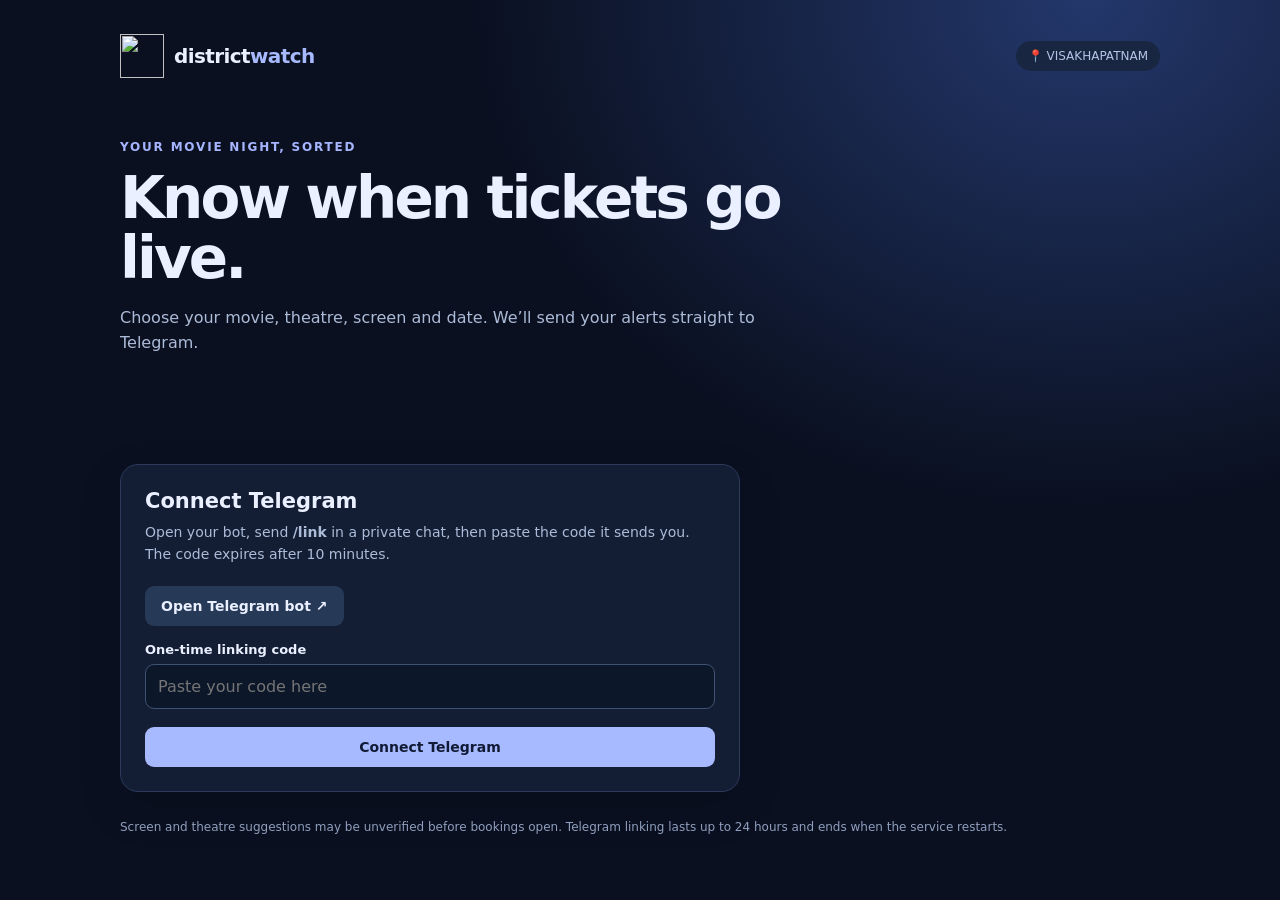
==== src/main/resources/static/index.html @ 76a9e0d1 "Add ticket monitor logo and favicon" ====
<!doctype html>
<html lang="en">
<head>
  <meta charset="utf-8">
  <meta name="viewport" content="width=device-width, initial-scale=1">
  <title>District Ticket Monitor</title>
  <link rel="icon" href="/logo.svg" type="image/svg+xml">
  <style>
    :root { font-family: Inter, system-ui, sans-serif; color: #eaf0ff; background: #0a1020; }
    * { box-sizing: border-box; } body { margin: 0; background: radial-gradient(ellipse at 85% 0, #23376b 0, transparent 40%), #0a1020; min-height: 100vh; }
    main { max-width: 1080px; margin: auto; padding: 34px 20px 64px; } header { display:flex; justify-content:space-between; align-items:center; gap:20px; }
    .brand { display:flex; align-items:center; gap:10px; min-width:0; font-weight:800; letter-spacing:-.03em; font-size:20px; } .brand img { width:44px; height:44px; flex:none; } .brand span { color:#a8baff; } .location { font-size:12px; color:#b5c4e5; padding:8px 12px; background:#192642; border-radius:99px; }
    .hero { padding: 62px 0 36px; max-width: 680px; } .eyebrow { color:#a5b5ff; text-transform:uppercase; letter-spacing:.15em; font-weight:700; font-size:12px; }
    h1 { font-size:clamp(34px,6vw,58px); letter-spacing:-.05em; line-height:1.04; margin:14px 0; } h2 { margin:0 0 8px; font-size:21px; } p { color:#acbbd7; line-height:1.6; }
    .grid { display:grid; grid-template-columns:1fr 1fr; gap:20px; align-items:start; } .card { background:rgba(20,31,55,.94); border:1px solid #2d3a59; border-radius:18px; padding:24px; box-shadow:0 16px 45px #0002; }
    .card p { margin: 0 0 20px; font-size:14px; } label { display:block; font-size:13px; font-weight:700; margin:16px 0 7px; } input, select { width:100%; padding:12px; border:1px solid #415172; border-radius:9px; color:#eef3ff; background:#0d172a; font:inherit; }
    button, .button { display:inline-block; border:0; border-radius:9px; padding:12px 16px; background:#a8baff; color:#111b35; font:inherit; font-size:14px; font-weight:750; cursor:pointer; text-decoration:none; }
    button:disabled { opacity:.5; cursor:wait; } .secondary { background:#263957; color:#eaf0ff; } .danger { color:#ffb1b1; background:#412736; } .row { display:flex; gap:8px; flex-wrap:wrap; margin-top:18px; } .row button { flex:1; }
    .note { color:#f4d78d; font-size:12px; margin-top:7px; } .status { min-height:24px; color:#c2d0ff; font-size:14px; margin:16px 0; } .status.error { color:#ffb3b3; }
    .watch { border-top:1px solid #34425e; padding:16px 0; } .watch strong { display:block; font-size:16px; } .watch p { margin:5px 0 0; } .tag { color:#91e9be; font-size:12px; font-weight:700; } .tag.paused { color:#f4d78d; } .watch .row { margin-top:10px; } .watch button { padding:8px 10px; font-size:12px; }
    .hidden { display:none !important; } a { color:#bac8ff; } footer { font-size:12px; color:#8f9fbd; margin-top:28px; } @media(max-width:720px) { .grid { grid-template-columns:1fr; } .hero { padding-top:40px; } } @media(max-width:360px) { .brand { font-size:17px; gap:7px; } .brand img { width:38px; height:38px; } .location { font-size:10px; padding:7px 9px; } }
  </style>
</head>
<body><main>
  <header><div class="brand"><img src="/logo.svg" alt="" width="44" height="44"><div>district<span>watch</span></div></div><div class="location">📍 VISAKHAPATNAM</div></header>
  <div class="hero"><div class="eyebrow">Your movie night, sorted</div><h1>Know when tickets go live.</h1><p>Choose your movie, theatre, screen and date. We’ll send your alerts straight to Telegram.</p></div>
  <div id="message" class="status" role="status" aria-live="polite"></div>
  <section id="linkCard" class="card" style="max-width:620px">
    <h2>Connect Telegram</h2><p>Open your bot, send <strong>/link</strong> in a private chat, then paste the code it sends you. The code expires after 10 minutes.</p>
    <a class="button secondary" href="https://t.me/district_monitot_bot" target="_blank" rel="noopener noreferrer">Open Telegram bot ↗</a>
    <form id="linkForm"><label for="code">One-time linking code</label><input id="code" required autocomplete="off" spellcheck="false" placeholder="Paste your code here"><div class="row"><button type="submit">Connect Telegram</button></div></form>
  </section>
  <div id="app" class="grid hidden">
    <section class="card"><h2>Create an alert</h2><p>We’ll watch your selection and notify your linked Telegram chat.</p>
      <form id="watchForm">
        <label for="movie">Movie</label><select id="movie" required><option value="">Loading movies…</option></select>
        <label for="customMovie" class="hidden" id="customMovieLabel">Movie name</label><input id="customMovie" class="hidden" maxlength="120">
        <label for="customMovieUrl" class="hidden" id="customMovieUrlLabel">District movie page URL</label><input id="customMovieUrl" class="hidden" type="url" placeholder="https://www.district.in/movies/...">
        <div id="movieNote" class="note hidden">After entering the link, leave the field to load theatres.</div>
        <label for="theatre">Theatre</label><select id="theatre" required disabled><option value="">Select a movie first</option></select><div id="theatreNote" class="note"></div>
        <label for="customTheatre" class="hidden" id="customTheatreLabel">Enter theatre name</label><input id="customTheatre" class="hidden" maxlength="255">
        <label for="screen">Screen</label><select id="screen" required disabled><option value="">Select a theatre first</option></select><div id="screenNote" class="note"></div>
        <label for="customScreen" class="hidden" id="customScreenLabel">Enter screen name</label><input id="customScreen" class="hidden" maxlength="100">
        <label for="date">Show date</label><input id="date" type="date" required>
        <label for="repeat">Notifications</label><select id="repeat"><option value="true">Repeat reminders until stopped</option><option value="false">Notify me once</option></select>
        <div class="row"><button id="create" type="submit">Create Telegram alert</button></div>
      </form>
    </section>
    <section class="card"><h2>Your alerts</h2><p>These are shared with your Telegram bot.</p><div class="row"><button class="secondary" id="refresh" type="button">Refresh</button><button class="secondary" id="check" type="button">Check now</button></div><div id="watches"><p>Loading alerts…</p></div><h2>Alert history</h2><p>Most recent 50 alerts. “Accepted” means the provider accepted the request, not necessarily that it reached your device.</p><div id="history"><p>No history loaded.</p></div><div class="row"><button class="secondary" id="logout" type="button">Disconnect this browser</button></div></section>
  </div>
  <footer>Screen and theatre suggestions may be unverified before bookings open. Telegram linking lasts up to 24 hours and ends when the service restarts.</footer>
</main>
<script>
  const $ = id => document.getElementById(id);
  const CUSTOM = '__custom__';
  let auth = sessionStorage.getItem('districtWebToken') || '', movies = [], selectionVersion = 0;
  const say = (message, error=false) => { $('message').textContent = message; $('message').classList.toggle('error', error); };
  async function api(path, options={}) {
    const headers = {'Accept':'application/json', ...(auth ? {'Authorization':'Bearer '+auth} : {}), ...(options.body ? {'Content-Type':'application/json'} : {})};
    const response = await fetch('/api/web'+path, {...options, headers, cache:'no-store'});
    if (!response.ok) {
      if (response.status === 401 && path !== '/link') { auth=''; sessionStorage.removeItem('districtWebToken'); showLink(); }
      const details = await response.json().catch(() => ({}));
      throw new Error(details.message || (response.status === 401 ? 'Invalid or expired code. Please connect again.' : response.status === 409 ? 'This alert already exists.' : 'Request failed ('+response.status+'). Please try again.'));
    }
    return response.status === 204 ? null : response.json();
  }
  function showLink() { $('linkCard').classList.remove('hidden'); $('app').classList.add('hidden'); }
  function option(value, label) { const o=document.createElement('option'); o.value=value; o.textContent=label; return o; }
  function resetSelect(id, label) { const s=$(id); s.replaceChildren(option('',label)); s.disabled=true; }
  function fillSelect(id, items, placeholder) { const s=$(id); s.replaceChildren(option('',placeholder)); items.forEach(item=>s.append(option(item,item))); s.append(option(CUSTOM,'Enter a custom name…')); s.disabled=false; }
  function custom(id, enabled) { $(id).classList.toggle('hidden',!enabled); $(id+'Label').classList.toggle('hidden',!enabled); $(id).required=enabled; if (!enabled) $(id).value=''; }
  function selectedMovie() { return $('movie').value===CUSTOM ? {name:$('customMovie').value.trim(),url:$('customMovieUrl').value.trim()} : movies[Number($('movie').value)]; }
  async function init() { $('linkCard').classList.add('hidden'); $('app').classList.remove('hidden'); $('date').min=new Intl.DateTimeFormat('en-CA',{timeZone:'Asia/Kolkata',year:'numeric',month:'2-digit',day:'2-digit'}).format(new Date()); await Promise.all([loadMovies(),loadWatches(),loadHistory()]); }
  async function loadMovies() {
    try { const data=await api('/movies'); movies=[]; const select=$('movie'); select.replaceChildren(option('','Choose a movie'));
      for (const [key,label] of [['showing','Now showing / booking open'],['upcoming','Upcoming · nationwide']]) { const group=document.createElement('optgroup'); group.label=label;
        for (const movie of data[key]) { const index=movies.push(movie)-1; group.append(option(String(index), movie.name+(movie.releaseDate ? ' · '+movie.releaseDate : ''))); } select.append(group); }
      select.append(option(CUSTOM,'Enter another movie…'));
      if (!movies.length) say('Movies are temporarily unavailable. You can enter a District movie link.',true);
    } catch(e) { say(e.message,true); }
  }
  async function loadTheatres() { const version=++selectionVersion; resetSelect('theatre','Loading theatres…'); resetSelect('screen','Select a theatre first'); custom('customTheatre',false); custom('customScreen',false); $('theatreNote').textContent=''; $('screenNote').textContent='';
    const movie=selectedMovie(); if ($('movie').value==='' || !movie || !movie.url) { resetSelect('theatre','Select a movie first'); return; }
    try { const data=await api('/theatres?'+new URLSearchParams({movieUrl:movie.url})); if(version!==selectionVersion)return; fillSelect('theatre',data.items,'Choose a theatre'); $('theatreNote').textContent=data.suggested?'District’s theatre list is unavailable; these are partial suggestions. You can also enter a theatre name.':(data.source==='cached'?'Showing the last loaded Vizag theatre list. ':'Showing District’s Vizag theatre list. ')+'A listing does not mean bookings have opened for this movie.'; } catch(e) { if(version===selectionVersion) say(e.message,true); }
  }
  async function loadScreens() { const version=++selectionVersion; resetSelect('screen','Loading screens…'); custom('customScreen',false); $('screenNote').textContent=''; const selected=$('theatre').value; custom('customTheatre',selected===CUSTOM); const theatre=selected===CUSTOM ? $('customTheatre').value.trim() : selected; const movie=selectedMovie();
    if (!theatre || !movie) { resetSelect('screen','Select a theatre first'); return; }
    try { const data=await api('/screens?'+new URLSearchParams({movieUrl:movie.url,theatre})); if(version!==selectionVersion)return; fillSelect('screen',data.items,'Choose a screen'); $('screenNote').textContent=data.suggested?'Suggested screens are unverified for this theatre.':''; } catch(e) { if(version===selectionVersion) say(e.message,true); }
  }
  async function loadWatches() { try { const watches=await api('/watches'); const root=$('watches'); root.replaceChildren(); if(!watches.length){const p=document.createElement('p');p.textContent='No alerts yet. Create your first one here.';root.append(p);return;}
    for (const w of watches) { const el=document.createElement('div'); el.className='watch'; const title=document.createElement('strong'); title.textContent=w.movie+' #'+w.id; const state=document.createElement('span'); state.className='tag'+(w.paused?' paused':''); state.textContent=w.paused?'PAUSED':w.snoozedUntil && new Date(w.snoozedUntil)>new Date()?'SNOOZED':'ACTIVE'; const detail=document.createElement('p'); detail.textContent=[w.theatre || 'Any theatre',w.screen,w.date].join(' · '); const actions=document.createElement('div'); actions.className='row';
      const check=document.createElement('p'); check.textContent=(w.lastCheckedAt?'Last checked: '+new Date(w.lastCheckedAt).toLocaleString():'Not checked yet')+(w.lastCheckMessage?' · '+w.lastCheckMessage:'')+' · '+(w.repeatAlerts?'Repeating':'Notify once');
      for(const [label,action,cls] of [[w.paused?'Resume':'Pause',w.paused?'resume':'pause','secondary'],['Snooze 15m','snooze','secondary'],[w.repeatAlerts?'Switch to once':'Enable repeats','preference','secondary'],['Delete','delete','danger']]) { const b=document.createElement('button'); b.type='button'; b.className=cls; b.textContent=label; b.onclick=async()=>{ if(action==='delete' && !confirm('Delete this alert?'))return; b.disabled=true; try { const options={method:action==='delete'?'DELETE':'POST'}; if(action==='preference')options.body=JSON.stringify({repeatAlerts:!w.repeatAlerts}); await api('/watches/'+w.id+(action==='delete'?'':'/'+action),options); await loadWatches(); say('Alert updated.'); } catch(e){say(e.message,true);} finally{b.disabled=false;} }; actions.append(b); } el.append(title,state,detail,check,actions); root.append(el); }
    } catch(e) { say(e.message,true); } }
  $('linkForm').onsubmit=async e=>{e.preventDefault(); try { const result=await api('/link',{method:'POST',body:JSON.stringify({code:$('code').value.trim()})}); auth=result.token; sessionStorage.setItem('districtWebToken',auth); $('code').value=''; say('Telegram connected.'); await init(); } catch(err){say(err.message,true);} };
  $('movie').onchange=()=>{const enabled=$('movie').value===CUSTOM;custom('customMovie',enabled);custom('customMovieUrl',enabled);$('movieNote').classList.toggle('hidden',!enabled);loadTheatres();}; $('customMovieUrl').onchange=loadTheatres; $('theatre').onchange=loadScreens; $('customTheatre').onchange=loadScreens; $('screen').onchange=()=>custom('customScreen',$('screen').value===CUSTOM);
  async function loadHistory() { try { const items=await api('/history'); const root=$('history'); root.replaceChildren(); if(!items.length){const p=document.createElement('p');p.textContent='No alerts detected yet.';root.append(p);return;} for(const item of items){const el=document.createElement('div');el.className='watch';const title=document.createElement('strong');title.textContent=(item.movie || 'Watch #'+item.watchId)+' · '+new Date(item.createdAt).toLocaleString(); const info=document.createElement('p'); info.textContent=[item.theatre,item.screen,'Showtimes: '+item.showtimes].filter(Boolean).join(' · '); const status=document.createElement('p'); status.textContent=item.deliveries.map(d=>d.channel+': '+d.status+' ('+d.attempts+' attempts)'+(d.detail?' · '+d.detail:'')).join(' | ');el.append(title,info,status);root.append(el);} }catch(e){say(e.message,true);} }
  $('watchForm').onsubmit=async e=>{e.preventDefault(); const movie=selectedMovie(); if(!movie)return; const payload={movieName:movie.name,movieUrl:movie.url,theatreName:$('theatre').value===CUSTOM?$('customTheatre').value.trim():$('theatre').value,screen:$('screen').value===CUSTOM?$('customScreen').value.trim():$('screen').value,date:$('date').value,repeatAlerts:$('repeat').value==='true'}; $('create').disabled=true; try { await api('/watches',{method:'POST',body:JSON.stringify(payload)}); say('Alert created. Your Telegram bot will notify you when matching tickets are available.'); await loadWatches(); } catch(err){say(err.message,true);} finally{$('create').disabled=false;} };
  $('refresh').onclick=()=>Promise.all([loadWatches(),loadHistory()]); $('check').onclick=async()=>{ $('check').disabled=true; try{ const r=await api('/check',{method:'POST'}); say(r.status==='BUSY'?'A ticket check is already running. Try again shortly.':'Check finished. Provider requests accepted: '+r.notificationsSent); await Promise.all([loadWatches(),loadHistory()]); }catch(e){say(e.message,true);}finally{$('check').disabled=false;} };
  $('logout').onclick=async()=>{ try{await api('/logout',{method:'POST'});}catch(e){} auth='';sessionStorage.removeItem('districtWebToken');showLink();say('Disconnected this browser.'); };
  if(auth)init(); else showLink();
</script></body></html>
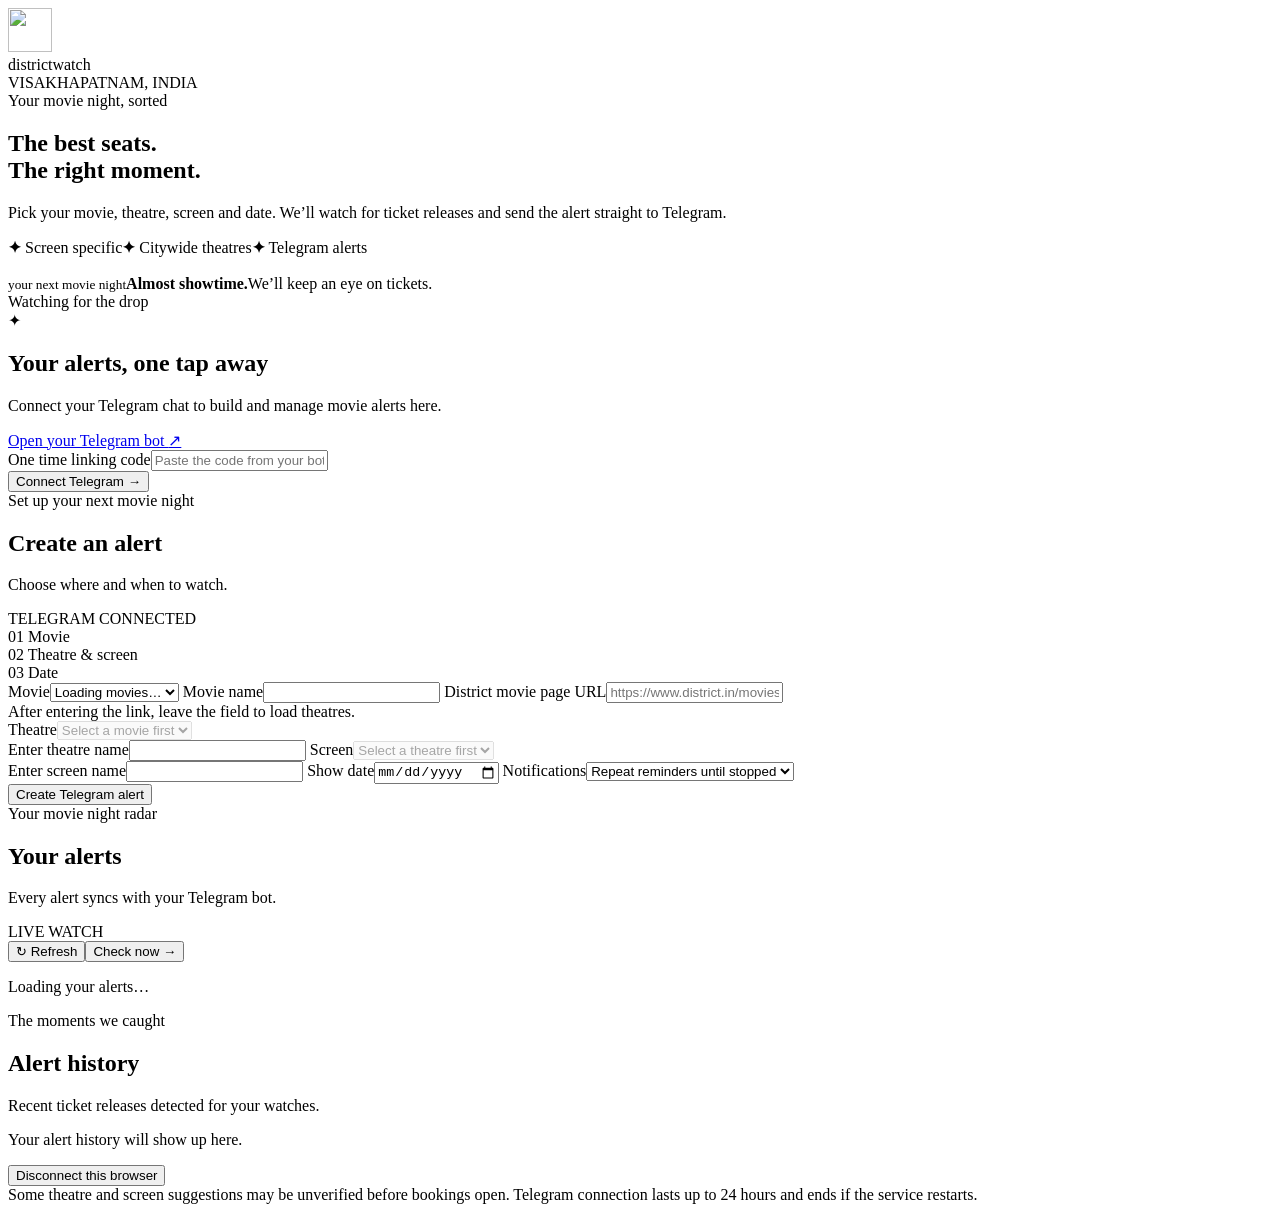
==== commit 73661a1d: "Redesign ticket monitor web interface" ====
--- a/src/main/resources/static/index.html
+++ b/src/main/resources/static/index.html
@@ -5,33 +5,25 @@
   <meta name="viewport" content="width=device-width, initial-scale=1">
   <title>District Ticket Monitor</title>
   <link rel="icon" href="/logo.svg" type="image/svg+xml">
-  <style>
-    :root { font-family: Inter, system-ui, sans-serif; color: #eaf0ff; background: #0a1020; }
-    * { box-sizing: border-box; } body { margin: 0; background: radial-gradient(ellipse at 85% 0, #23376b 0, transparent 40%), #0a1020; min-height: 100vh; }
-    main { max-width: 1080px; margin: auto; padding: 34px 20px 64px; } header { display:flex; justify-content:space-between; align-items:center; gap:20px; }
-    .brand { display:flex; align-items:center; gap:10px; min-width:0; font-weight:800; letter-spacing:-.03em; font-size:20px; } .brand img { width:44px; height:44px; flex:none; } .brand span { color:#a8baff; } .location { font-size:12px; color:#b5c4e5; padding:8px 12px; background:#192642; border-radius:99px; }
-    .hero { padding: 62px 0 36px; max-width: 680px; } .eyebrow { color:#a5b5ff; text-transform:uppercase; letter-spacing:.15em; font-weight:700; font-size:12px; }
-    h1 { font-size:clamp(34px,6vw,58px); letter-spacing:-.05em; line-height:1.04; margin:14px 0; } h2 { margin:0 0 8px; font-size:21px; } p { color:#acbbd7; line-height:1.6; }
-    .grid { display:grid; grid-template-columns:1fr 1fr; gap:20px; align-items:start; } .card { background:rgba(20,31,55,.94); border:1px solid #2d3a59; border-radius:18px; padding:24px; box-shadow:0 16px 45px #0002; }
-    .card p { margin: 0 0 20px; font-size:14px; } label { display:block; font-size:13px; font-weight:700; margin:16px 0 7px; } input, select { width:100%; padding:12px; border:1px solid #415172; border-radius:9px; color:#eef3ff; background:#0d172a; font:inherit; }
-    button, .button { display:inline-block; border:0; border-radius:9px; padding:12px 16px; background:#a8baff; color:#111b35; font:inherit; font-size:14px; font-weight:750; cursor:pointer; text-decoration:none; }
-    button:disabled { opacity:.5; cursor:wait; } .secondary { background:#263957; color:#eaf0ff; } .danger { color:#ffb1b1; background:#412736; } .row { display:flex; gap:8px; flex-wrap:wrap; margin-top:18px; } .row button { flex:1; }
-    .note { color:#f4d78d; font-size:12px; margin-top:7px; } .status { min-height:24px; color:#c2d0ff; font-size:14px; margin:16px 0; } .status.error { color:#ffb3b3; }
-    .watch { border-top:1px solid #34425e; padding:16px 0; } .watch strong { display:block; font-size:16px; } .watch p { margin:5px 0 0; } .tag { color:#91e9be; font-size:12px; font-weight:700; } .tag.paused { color:#f4d78d; } .watch .row { margin-top:10px; } .watch button { padding:8px 10px; font-size:12px; }
-    .hidden { display:none !important; } a { color:#bac8ff; } footer { font-size:12px; color:#8f9fbd; margin-top:28px; } @media(max-width:720px) { .grid { grid-template-columns:1fr; } .hero { padding-top:40px; } } @media(max-width:360px) { .brand { font-size:17px; gap:7px; } .brand img { width:38px; height:38px; } .location { font-size:10px; padding:7px 9px; } }
-  </style>
+  <link rel="stylesheet" href="/app.css">
 </head>
 <body><main>
-  <header><div class="brand"><img src="/logo.svg" alt="" width="44" height="44"><div>district<span>watch</span></div></div><div class="location">📍 VISAKHAPATNAM</div></header>
-  <div class="hero"><div class="eyebrow">Your movie night, sorted</div><h1>Know when tickets go live.</h1><p>Choose your movie, theatre, screen and date. We’ll send your alerts straight to Telegram.</p></div>
+  <header><div class="brand"><img src="/logo.svg" alt="" width="44" height="44"><div>district<span>watch</span></div></div><div class="location">VISAKHAPATNAM, INDIA</div></header>
+  <section class="hero" aria-labelledby="hero-title">
+    <div class="hero-copy"><div class="eyebrow">Your movie night, sorted</div><h1 id="hero-title">The best seats.<br><span class="shine">The right moment.</span></h1><p>Pick your movie, theatre, screen and date. We’ll watch for ticket releases and send the alert straight to Telegram.</p>
+      <div class="proof"><span><b>✦</b> Screen specific</span><span><b>✦</b> Citywide theatres</span><span><b>✦</b> Telegram alerts</span></div>
+    </div>
+    <div class="hero-art" aria-hidden="true"><div class="ticket-visual"><img src="/logo.svg" alt=""><div class="ticket-copy"><small>your next movie night</small><strong>Almost showtime.</strong><span>We’ll keep an eye on tickets.</span></div><div class="ticket-cut"></div></div><div class="signal"><span class="signal-dot"></span>Watching for the drop</div></div>
+  </section>
   <div id="message" class="status" role="status" aria-live="polite"></div>
-  <section id="linkCard" class="card" style="max-width:620px">
-    <h2>Connect Telegram</h2><p>Open your bot, send <strong>/link</strong> in a private chat, then paste the code it sends you. The code expires after 10 minutes.</p>
-    <a class="button secondary" href="https://t.me/district_monitot_bot" target="_blank" rel="noopener noreferrer">Open Telegram bot ↗</a>
-    <form id="linkForm"><label for="code">One-time linking code</label><input id="code" required autocomplete="off" spellcheck="false" placeholder="Paste your code here"><div class="row"><button type="submit">Connect Telegram</button></div></form>
+  <section id="linkCard" class="card">
+    <div class="card-head"><div class="card-icon" aria-hidden="true">✦</div><div><h2>Your alerts, one tap away</h2><p>Connect your Telegram chat to build and manage movie alerts here.</p></div></div>
+    <a class="button telegram-link" href="https://t.me/district_monitot_bot" target="_blank" rel="noopener noreferrer">Open your Telegram bot <span aria-hidden="true">↗</span></a>
+    <form id="linkForm"><label for="code">One time linking code</label><input id="code" required autocomplete="off" spellcheck="false" placeholder="Paste the code from your bot"><div class="row"><button type="submit">Connect Telegram <span aria-hidden="true">→</span></button></div></form>
   </section>
   <div id="app" class="grid hidden">
-    <section class="card"><h2>Create an alert</h2><p>We’ll watch your selection and notify your linked Telegram chat.</p>
+    <section class="card form-card"><div class="section-head"><div><div class="section-kicker">Set up your next movie night</div><h2>Create an alert</h2><p>Choose where and when to watch.</p></div><span class="live-pill">TELEGRAM CONNECTED</span></div>
+      <div class="flow-steps" aria-label="Alert setup progress"><div class="flow-step active" data-progress="movie"><span>01</span> Movie</div><div class="flow-step" data-progress="place"><span>02</span> Theatre &amp; screen</div><div class="flow-step" data-progress="date"><span>03</span> Date</div></div>
       <form id="watchForm">
         <label for="movie">Movie</label><select id="movie" required><option value="">Loading movies…</option></select>
         <label for="customMovie" class="hidden" id="customMovieLabel">Movie name</label><input id="customMovie" class="hidden" maxlength="120">
@@ -46,9 +38,9 @@
         <div class="row"><button id="create" type="submit">Create Telegram alert</button></div>
       </form>
     </section>
-    <section class="card"><h2>Your alerts</h2><p>These are shared with your Telegram bot.</p><div class="row"><button class="secondary" id="refresh" type="button">Refresh</button><button class="secondary" id="check" type="button">Check now</button></div><div id="watches"><p>Loading alerts…</p></div><h2>Alert history</h2><p>Most recent 50 alerts. “Accepted” means the provider accepted the request, not necessarily that it reached your device.</p><div id="history"><p>No history loaded.</p></div><div class="row"><button class="secondary" id="logout" type="button">Disconnect this browser</button></div></section>
+    <section class="card alerts-card"><div class="section-head"><div><div class="section-kicker">Your movie night radar</div><h2>Your alerts</h2><p>Every alert syncs with your Telegram bot.</p></div><span class="live-pill">LIVE WATCH</span></div><div class="row"><button class="secondary" id="refresh" type="button"><span aria-hidden="true">↻</span> Refresh</button><button class="secondary" id="check" type="button">Check now <span aria-hidden="true">→</span></button></div><div id="watches"><p class="empty-state">Loading your alerts…</p></div><div class="panel-divider"></div><div class="section-kicker">The moments we caught</div><h2 class="history-title">Alert history</h2><p>Recent ticket releases detected for your watches.</p><div id="history"><p class="empty-state">Your alert history will show up here.</p></div><div class="row"><button class="secondary" id="logout" type="button">Disconnect this browser</button></div></section>
   </div>
-  <footer>Screen and theatre suggestions may be unverified before bookings open. Telegram linking lasts up to 24 hours and ends when the service restarts.</footer>
+  <footer>Some theatre and screen suggestions may be unverified before bookings open. Telegram connection lasts up to 24 hours and ends if the service restarts.</footer>
 </main>
 <script>
   const $ = id => document.getElementById(id);
@@ -66,6 +58,7 @@
     return response.status === 204 ? null : response.json();
   }
   function showLink() { $('linkCard').classList.remove('hidden'); $('app').classList.add('hidden'); }
+  function updateProgress() { const movie=$('movie').value!==''; const screen=$('screen').value!==''; const date=$('date').value!==''; const active=date?'date':screen?'date':movie?'place':'movie'; const complete=screen?['movie','place']:movie?['movie']:[]; document.querySelectorAll('[data-progress]').forEach(step=>{const key=step.dataset.progress;step.classList.toggle('active',key===active);step.classList.toggle('complete',complete.includes(key));}); }
   function option(value, label) { const o=document.createElement('option'); o.value=value; o.textContent=label; return o; }
   function resetSelect(id, label) { const s=$(id); s.replaceChildren(option('',label)); s.disabled=true; }
   function fillSelect(id, items, placeholder) { const s=$(id); s.replaceChildren(option('',placeholder)); items.forEach(item=>s.append(option(item,item))); s.append(option(CUSTOM,'Enter a custom name…')); s.disabled=false; }
@@ -77,14 +70,14 @@
       for (const [key,label] of [['showing','Now showing / booking open'],['upcoming','Upcoming · nationwide']]) { const group=document.createElement('optgroup'); group.label=label;
         for (const movie of data[key]) { const index=movies.push(movie)-1; group.append(option(String(index), movie.name+(movie.releaseDate ? ' · '+movie.releaseDate : ''))); } select.append(group); }
       select.append(option(CUSTOM,'Enter another movie…'));
-      if (!movies.length) say('Movies are temporarily unavailable. You can enter a District movie link.',true);
+      if (!movies.length) say('Movies are temporarily unavailable. You can enter a District movie link.',true); updateProgress();
     } catch(e) { say(e.message,true); }
   }
-  async function loadTheatres() { const version=++selectionVersion; resetSelect('theatre','Loading theatres…'); resetSelect('screen','Select a theatre first'); custom('customTheatre',false); custom('customScreen',false); $('theatreNote').textContent=''; $('screenNote').textContent='';
+  async function loadTheatres() { const version=++selectionVersion; resetSelect('theatre','Loading theatres…'); resetSelect('screen','Select a theatre first'); custom('customTheatre',false); custom('customScreen',false); $('theatreNote').textContent=''; $('screenNote').textContent=''; updateProgress();
     const movie=selectedMovie(); if ($('movie').value==='' || !movie || !movie.url) { resetSelect('theatre','Select a movie first'); return; }
     try { const data=await api('/theatres?'+new URLSearchParams({movieUrl:movie.url})); if(version!==selectionVersion)return; fillSelect('theatre',data.items,'Choose a theatre'); $('theatreNote').textContent=data.suggested?'District’s theatre list is unavailable; these are partial suggestions. You can also enter a theatre name.':(data.source==='cached'?'Showing the last loaded Vizag theatre list. ':'Showing District’s Vizag theatre list. ')+'A listing does not mean bookings have opened for this movie.'; } catch(e) { if(version===selectionVersion) say(e.message,true); }
   }
-  async function loadScreens() { const version=++selectionVersion; resetSelect('screen','Loading screens…'); custom('customScreen',false); $('screenNote').textContent=''; const selected=$('theatre').value; custom('customTheatre',selected===CUSTOM); const theatre=selected===CUSTOM ? $('customTheatre').value.trim() : selected; const movie=selectedMovie();
+  async function loadScreens() { const version=++selectionVersion; resetSelect('screen','Loading screens…'); custom('customScreen',false); $('screenNote').textContent=''; const selected=$('theatre').value; custom('customTheatre',selected===CUSTOM); const theatre=selected===CUSTOM ? $('customTheatre').value.trim() : selected; const movie=selectedMovie(); updateProgress();
     if (!theatre || !movie) { resetSelect('screen','Select a theatre first'); return; }
     try { const data=await api('/screens?'+new URLSearchParams({movieUrl:movie.url,theatre})); if(version!==selectionVersion)return; fillSelect('screen',data.items,'Choose a screen'); $('screenNote').textContent=data.suggested?'Suggested screens are unverified for this theatre.':''; } catch(e) { if(version===selectionVersion) say(e.message,true); }
   }
@@ -94,7 +87,7 @@
       for(const [label,action,cls] of [[w.paused?'Resume':'Pause',w.paused?'resume':'pause','secondary'],['Snooze 15m','snooze','secondary'],[w.repeatAlerts?'Switch to once':'Enable repeats','preference','secondary'],['Delete','delete','danger']]) { const b=document.createElement('button'); b.type='button'; b.className=cls; b.textContent=label; b.onclick=async()=>{ if(action==='delete' && !confirm('Delete this alert?'))return; b.disabled=true; try { const options={method:action==='delete'?'DELETE':'POST'}; if(action==='preference')options.body=JSON.stringify({repeatAlerts:!w.repeatAlerts}); await api('/watches/'+w.id+(action==='delete'?'':'/'+action),options); await loadWatches(); say('Alert updated.'); } catch(e){say(e.message,true);} finally{b.disabled=false;} }; actions.append(b); } el.append(title,state,detail,check,actions); root.append(el); }
     } catch(e) { say(e.message,true); } }
   $('linkForm').onsubmit=async e=>{e.preventDefault(); try { const result=await api('/link',{method:'POST',body:JSON.stringify({code:$('code').value.trim()})}); auth=result.token; sessionStorage.setItem('districtWebToken',auth); $('code').value=''; say('Telegram connected.'); await init(); } catch(err){say(err.message,true);} };
-  $('movie').onchange=()=>{const enabled=$('movie').value===CUSTOM;custom('customMovie',enabled);custom('customMovieUrl',enabled);$('movieNote').classList.toggle('hidden',!enabled);loadTheatres();}; $('customMovieUrl').onchange=loadTheatres; $('theatre').onchange=loadScreens; $('customTheatre').onchange=loadScreens; $('screen').onchange=()=>custom('customScreen',$('screen').value===CUSTOM);
+  $('movie').onchange=()=>{const enabled=$('movie').value===CUSTOM;custom('customMovie',enabled);custom('customMovieUrl',enabled);$('movieNote').classList.toggle('hidden',!enabled);loadTheatres();}; $('customMovieUrl').onchange=loadTheatres; $('theatre').onchange=loadScreens; $('customTheatre').onchange=loadScreens; $('screen').onchange=()=>{custom('customScreen',$('screen').value===CUSTOM);updateProgress();}; $('date').onchange=updateProgress;
   async function loadHistory() { try { const items=await api('/history'); const root=$('history'); root.replaceChildren(); if(!items.length){const p=document.createElement('p');p.textContent='No alerts detected yet.';root.append(p);return;} for(const item of items){const el=document.createElement('div');el.className='watch';const title=document.createElement('strong');title.textContent=(item.movie || 'Watch #'+item.watchId)+' · '+new Date(item.createdAt).toLocaleString(); const info=document.createElement('p'); info.textContent=[item.theatre,item.screen,'Showtimes: '+item.showtimes].filter(Boolean).join(' · '); const status=document.createElement('p'); status.textContent=item.deliveries.map(d=>d.channel+': '+d.status+' ('+d.attempts+' attempts)'+(d.detail?' · '+d.detail:'')).join(' | ');el.append(title,info,status);root.append(el);} }catch(e){say(e.message,true);} }
   $('watchForm').onsubmit=async e=>{e.preventDefault(); const movie=selectedMovie(); if(!movie)return; const payload={movieName:movie.name,movieUrl:movie.url,theatreName:$('theatre').value===CUSTOM?$('customTheatre').value.trim():$('theatre').value,screen:$('screen').value===CUSTOM?$('customScreen').value.trim():$('screen').value,date:$('date').value,repeatAlerts:$('repeat').value==='true'}; $('create').disabled=true; try { await api('/watches',{method:'POST',body:JSON.stringify(payload)}); say('Alert created. Your Telegram bot will notify you when matching tickets are available.'); await loadWatches(); } catch(err){say(err.message,true);} finally{$('create').disabled=false;} };
   $('refresh').onclick=()=>Promise.all([loadWatches(),loadHistory()]); $('check').onclick=async()=>{ $('check').disabled=true; try{ const r=await api('/check',{method:'POST'}); say(r.status==='BUSY'?'A ticket check is already running. Try again shortly.':'Check finished. Provider requests accepted: '+r.notificationsSent); await Promise.all([loadWatches(),loadHistory()]); }catch(e){say(e.message,true);}finally{$('check').disabled=false;} };
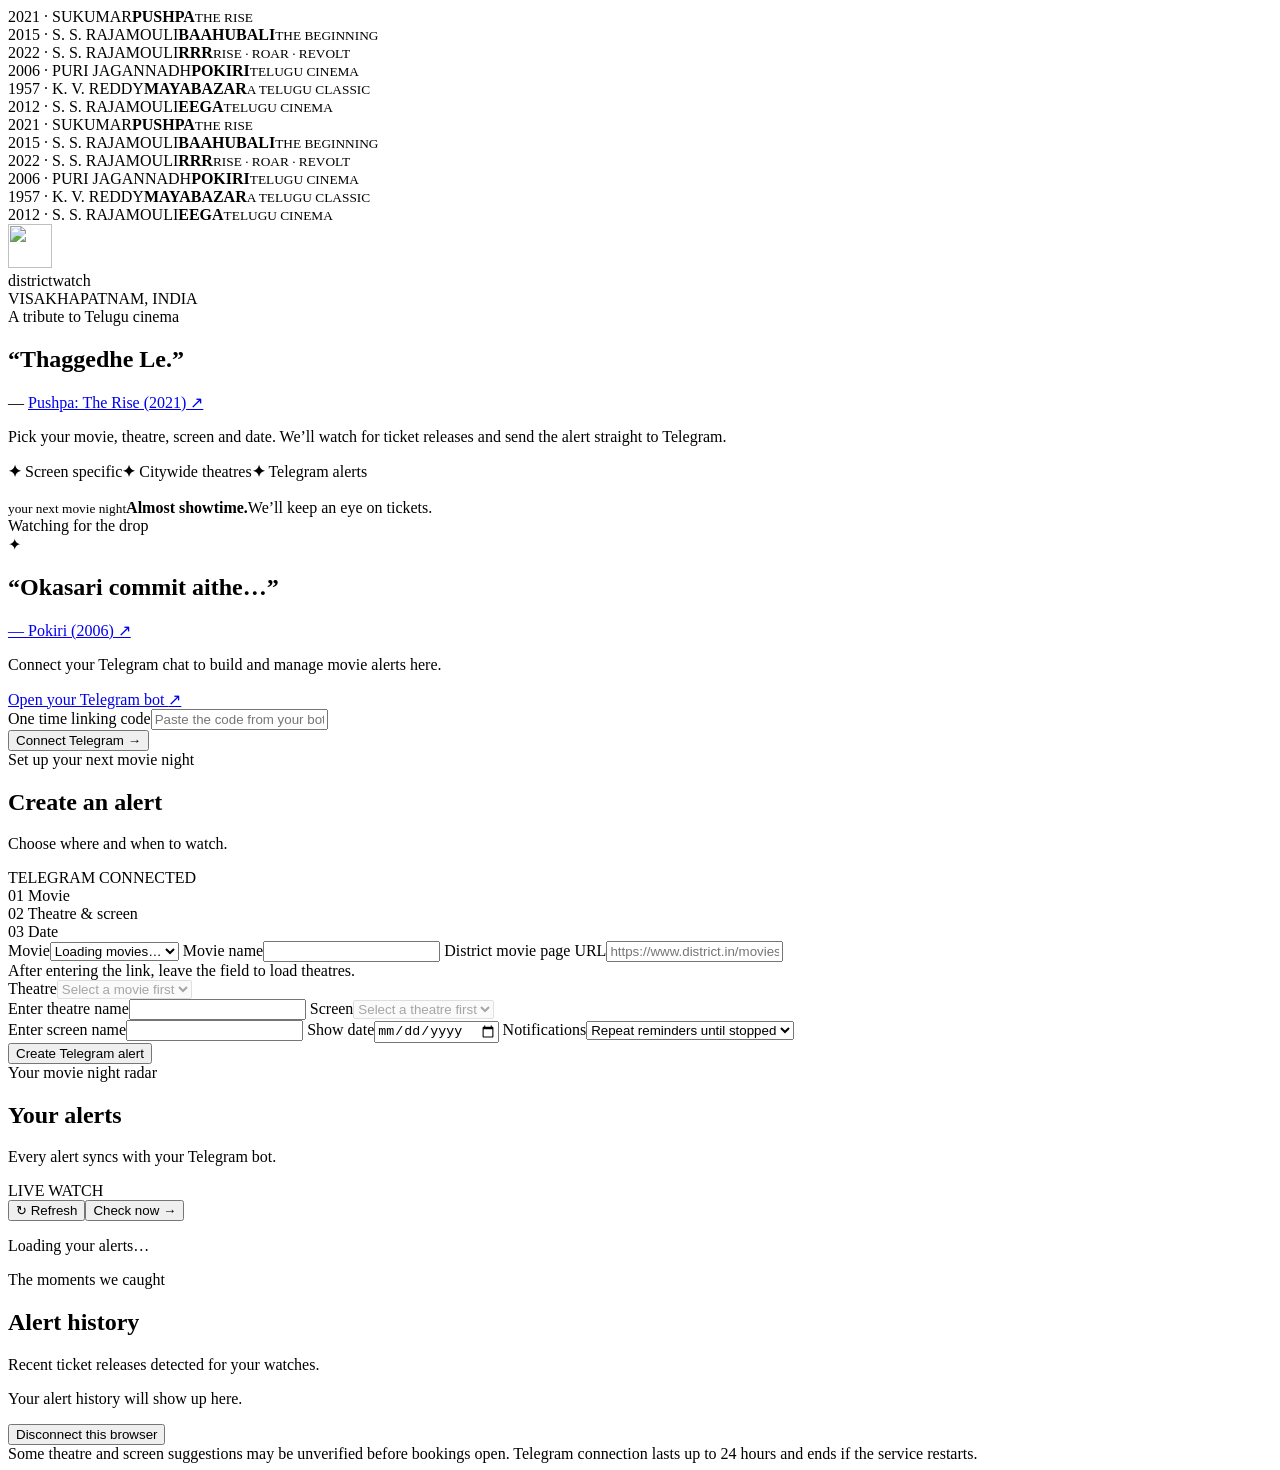
==== commit 2063f002: "Add Telugu cinema tribute theme" ====
--- a/src/main/resources/static/index.html
+++ b/src/main/resources/static/index.html
@@ -7,17 +7,17 @@
   <link rel="icon" href="/logo.svg" type="image/svg+xml">
   <link rel="stylesheet" href="/app.css">
 </head>
-<body><main>
+<body><div class="reel-backdrop" aria-hidden="true"><div class="reel-track"><div class="reel-set"><div class="reel-frame frame-forest"><span>2021 · SUKUMAR</span><b>PUSHPA</b><small>THE RISE</small></div><div class="reel-frame frame-palace"><span>2015 · S. S. RAJAMOULI</span><b>BAAHUBALI</b><small>THE BEGINNING</small></div><div class="reel-frame frame-fire"><span>2022 · S. S. RAJAMOULI</span><b>RRR</b><small>RISE · ROAR · REVOLT</small></div><div class="reel-frame frame-temple"><span>2006 · PURI JAGANNADH</span><b>POKIRI</b><small>TELUGU CINEMA</small></div><div class="reel-frame frame-palace"><span>1957 · K. V. REDDY</span><b>MAYABAZAR</b><small>A TELUGU CLASSIC</small></div><div class="reel-frame frame-forest"><span>2012 · S. S. RAJAMOULI</span><b>EEGA</b><small>TELUGU CINEMA</small></div></div><div class="reel-set"><div class="reel-frame frame-forest"><span>2021 · SUKUMAR</span><b>PUSHPA</b><small>THE RISE</small></div><div class="reel-frame frame-palace"><span>2015 · S. S. RAJAMOULI</span><b>BAAHUBALI</b><small>THE BEGINNING</small></div><div class="reel-frame frame-fire"><span>2022 · S. S. RAJAMOULI</span><b>RRR</b><small>RISE · ROAR · REVOLT</small></div><div class="reel-frame frame-temple"><span>2006 · PURI JAGANNADH</span><b>POKIRI</b><small>TELUGU CINEMA</small></div><div class="reel-frame frame-palace"><span>1957 · K. V. REDDY</span><b>MAYABAZAR</b><small>A TELUGU CLASSIC</small></div><div class="reel-frame frame-forest"><span>2012 · S. S. RAJAMOULI</span><b>EEGA</b><small>TELUGU CINEMA</small></div></div></div></div><main>
   <header><div class="brand"><img src="/logo.svg" alt="" width="44" height="44"><div>district<span>watch</span></div></div><div class="location">VISAKHAPATNAM, INDIA</div></header>
   <section class="hero" aria-labelledby="hero-title">
-    <div class="hero-copy"><div class="eyebrow">Your movie night, sorted</div><h1 id="hero-title">The best seats.<br><span class="shine">The right moment.</span></h1><p>Pick your movie, theatre, screen and date. We’ll watch for ticket releases and send the alert straight to Telegram.</p>
+    <div class="hero-copy"><div class="eyebrow">A tribute to Telugu cinema</div><h1 id="hero-title">“Thaggedhe <span class="shine">Le.”</span></h1><p class="dialogue-credit">— <a href="https://indianexpress.com/article/entertainment/telugu/allu-arjun-raises-the-heat-at-siima-after-party-as-he-grooves-to-oo-antava-video-8146282/" target="_blank" rel="noopener noreferrer">Pushpa: The Rise (2021) ↗</a></p><p>Pick your movie, theatre, screen and date. We’ll watch for ticket releases and send the alert straight to Telegram.</p>
       <div class="proof"><span><b>✦</b> Screen specific</span><span><b>✦</b> Citywide theatres</span><span><b>✦</b> Telegram alerts</span></div>
     </div>
     <div class="hero-art" aria-hidden="true"><div class="ticket-visual"><img src="/logo.svg" alt=""><div class="ticket-copy"><small>your next movie night</small><strong>Almost showtime.</strong><span>We’ll keep an eye on tickets.</span></div><div class="ticket-cut"></div></div><div class="signal"><span class="signal-dot"></span>Watching for the drop</div></div>
   </section>
   <div id="message" class="status" role="status" aria-live="polite"></div>
   <section id="linkCard" class="card">
-    <div class="card-head"><div class="card-icon" aria-hidden="true">✦</div><div><h2>Your alerts, one tap away</h2><p>Connect your Telegram chat to build and manage movie alerts here.</p></div></div>
+    <div class="card-head"><div class="card-icon" aria-hidden="true">✦</div><div><h2>“Okasari commit aithe…”</h2><p><a href="https://timesofindia.indiatimes.com/entertainment/telugu/movies/news/australian-cricketer-pat-cummins-delivers-iconic-telugu-film-dialogues-from-pushpa-and-pokiri/articleshow/109564786.cms" target="_blank" rel="noopener noreferrer">— Pokiri (2006) ↗</a></p><p>Connect your Telegram chat to build and manage movie alerts here.</p></div></div>
     <a class="button telegram-link" href="https://t.me/district_monitot_bot" target="_blank" rel="noopener noreferrer">Open your Telegram bot <span aria-hidden="true">↗</span></a>
     <form id="linkForm"><label for="code">One time linking code</label><input id="code" required autocomplete="off" spellcheck="false" placeholder="Paste the code from your bot"><div class="row"><button type="submit">Connect Telegram <span aria-hidden="true">→</span></button></div></form>
   </section>
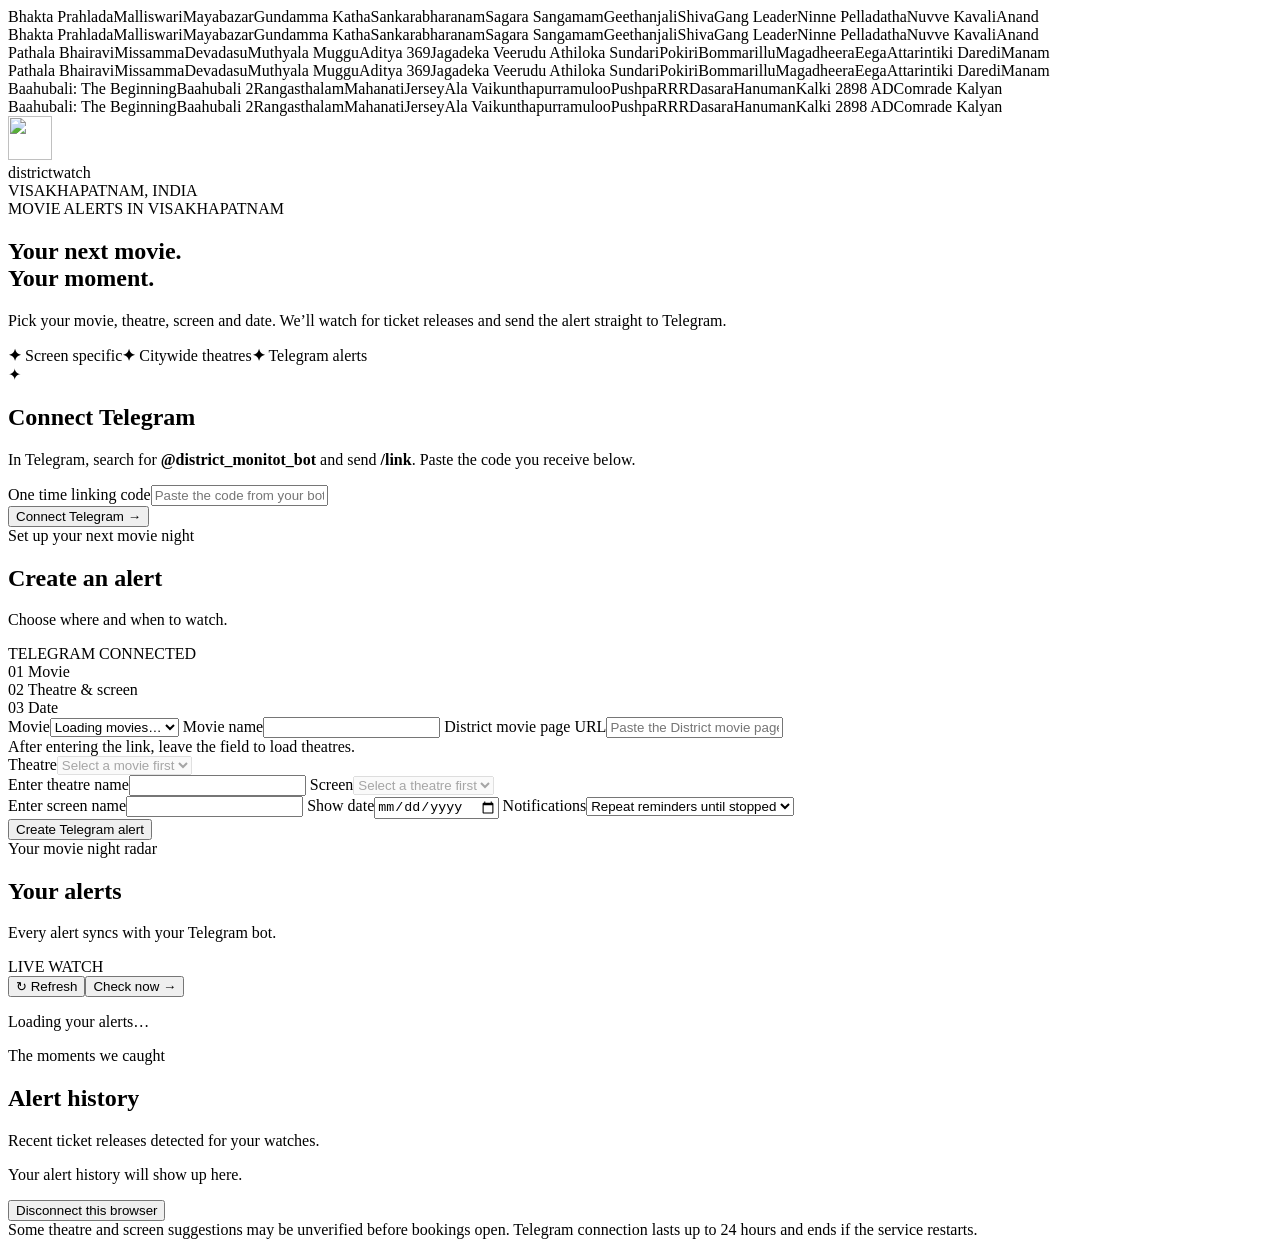
==== commit 3712012a: "Replace film artwork with text-only movie reel" ====
--- a/src/main/resources/static/index.html
+++ b/src/main/resources/static/index.html
@@ -7,18 +7,16 @@
   <link rel="icon" href="/logo.svg" type="image/svg+xml">
   <link rel="stylesheet" href="/app.css">
 </head>
-<body><div class="reel-backdrop" aria-hidden="true"><div class="reel-track"><div class="reel-set"><div class="reel-frame frame-forest"><span>2021 · SUKUMAR</span><b>PUSHPA</b><small>THE RISE</small></div><div class="reel-frame frame-palace"><span>2015 · S. S. RAJAMOULI</span><b>BAAHUBALI</b><small>THE BEGINNING</small></div><div class="reel-frame frame-fire"><span>2022 · S. S. RAJAMOULI</span><b>RRR</b><small>RISE · ROAR · REVOLT</small></div><div class="reel-frame frame-temple"><span>2006 · PURI JAGANNADH</span><b>POKIRI</b><small>TELUGU CINEMA</small></div><div class="reel-frame frame-palace"><span>1957 · K. V. REDDY</span><b>MAYABAZAR</b><small>A TELUGU CLASSIC</small></div><div class="reel-frame frame-forest"><span>2012 · S. S. RAJAMOULI</span><b>EEGA</b><small>TELUGU CINEMA</small></div></div><div class="reel-set"><div class="reel-frame frame-forest"><span>2021 · SUKUMAR</span><b>PUSHPA</b><small>THE RISE</small></div><div class="reel-frame frame-palace"><span>2015 · S. S. RAJAMOULI</span><b>BAAHUBALI</b><small>THE BEGINNING</small></div><div class="reel-frame frame-fire"><span>2022 · S. S. RAJAMOULI</span><b>RRR</b><small>RISE · ROAR · REVOLT</small></div><div class="reel-frame frame-temple"><span>2006 · PURI JAGANNADH</span><b>POKIRI</b><small>TELUGU CINEMA</small></div><div class="reel-frame frame-palace"><span>1957 · K. V. REDDY</span><b>MAYABAZAR</b><small>A TELUGU CLASSIC</small></div><div class="reel-frame frame-forest"><span>2012 · S. S. RAJAMOULI</span><b>EEGA</b><small>TELUGU CINEMA</small></div></div></div></div><main>
+<body><div id="movieReel" class="reel-backdrop" aria-hidden="true"></div><main>
   <header><div class="brand"><img src="/logo.svg" alt="" width="44" height="44"><div>district<span>watch</span></div></div><div class="location">VISAKHAPATNAM, INDIA</div></header>
   <section class="hero" aria-labelledby="hero-title">
-    <div class="hero-copy"><div class="eyebrow">A tribute to Telugu cinema</div><h1 id="hero-title">“Thaggedhe <span class="shine">Le.”</span></h1><p class="dialogue-credit">— <a href="https://indianexpress.com/article/entertainment/telugu/allu-arjun-raises-the-heat-at-siima-after-party-as-he-grooves-to-oo-antava-video-8146282/" target="_blank" rel="noopener noreferrer">Pushpa: The Rise (2021) ↗</a></p><p>Pick your movie, theatre, screen and date. We’ll watch for ticket releases and send the alert straight to Telegram.</p>
+    <div class="hero-copy"><div class="eyebrow">MOVIE ALERTS IN VISAKHAPATNAM</div><h1 id="hero-title">Your next movie.<br><span class="shine">Your moment.</span></h1><p>Pick your movie, theatre, screen and date. We’ll watch for ticket releases and send the alert straight to Telegram.</p>
       <div class="proof"><span><b>✦</b> Screen specific</span><span><b>✦</b> Citywide theatres</span><span><b>✦</b> Telegram alerts</span></div>
     </div>
-    <div class="hero-art" aria-hidden="true"><div class="ticket-visual"><img src="/logo.svg" alt=""><div class="ticket-copy"><small>your next movie night</small><strong>Almost showtime.</strong><span>We’ll keep an eye on tickets.</span></div><div class="ticket-cut"></div></div><div class="signal"><span class="signal-dot"></span>Watching for the drop</div></div>
   </section>
   <div id="message" class="status" role="status" aria-live="polite"></div>
   <section id="linkCard" class="card">
-    <div class="card-head"><div class="card-icon" aria-hidden="true">✦</div><div><h2>“Okasari commit aithe…”</h2><p><a href="https://timesofindia.indiatimes.com/entertainment/telugu/movies/news/australian-cricketer-pat-cummins-delivers-iconic-telugu-film-dialogues-from-pushpa-and-pokiri/articleshow/109564786.cms" target="_blank" rel="noopener noreferrer">— Pokiri (2006) ↗</a></p><p>Connect your Telegram chat to build and manage movie alerts here.</p></div></div>
-    <a class="button telegram-link" href="https://t.me/district_monitot_bot" target="_blank" rel="noopener noreferrer">Open your Telegram bot <span aria-hidden="true">↗</span></a>
+    <div class="card-head"><div class="card-icon" aria-hidden="true">✦</div><div><h2>Connect Telegram</h2><p>In Telegram, search for <strong>@district_monitot_bot</strong> and send <strong>/link</strong>. Paste the code you receive below.</p></div></div>
     <form id="linkForm"><label for="code">One time linking code</label><input id="code" required autocomplete="off" spellcheck="false" placeholder="Paste the code from your bot"><div class="row"><button type="submit">Connect Telegram <span aria-hidden="true">→</span></button></div></form>
   </section>
   <div id="app" class="grid hidden">
@@ -27,7 +25,7 @@
       <form id="watchForm">
         <label for="movie">Movie</label><select id="movie" required><option value="">Loading movies…</option></select>
         <label for="customMovie" class="hidden" id="customMovieLabel">Movie name</label><input id="customMovie" class="hidden" maxlength="120">
-        <label for="customMovieUrl" class="hidden" id="customMovieUrlLabel">District movie page URL</label><input id="customMovieUrl" class="hidden" type="url" placeholder="https://www.district.in/movies/...">
+        <label for="customMovieUrl" class="hidden" id="customMovieUrlLabel">District movie page URL</label><input id="customMovieUrl" class="hidden" type="url" placeholder="Paste the District movie page address">
         <div id="movieNote" class="note hidden">After entering the link, leave the field to load theatres.</div>
         <label for="theatre">Theatre</label><select id="theatre" required disabled><option value="">Select a movie first</option></select><div id="theatreNote" class="note"></div>
         <label for="customTheatre" class="hidden" id="customTheatreLabel">Enter theatre name</label><input id="customTheatre" class="hidden" maxlength="255">
@@ -43,6 +41,12 @@
   <footer>Some theatre and screen suggestions may be unverified before bookings open. Telegram connection lasts up to 24 hours and ends if the service restarts.</footer>
 </main>
 <script>
+  const reelColumns = [
+    ['Bhakta Prahlada','Malliswari','Mayabazar','Gundamma Katha','Sankarabharanam','Sagara Sangamam','Geethanjali','Shiva','Gang Leader','Ninne Pelladatha','Nuvve Kavali','Anand'],
+    ['Pathala Bhairavi','Missamma','Devadasu','Muthyala Muggu','Aditya 369','Jagadeka Veerudu Athiloka Sundari','Pokiri','Bommarillu','Magadheera','Eega','Attarintiki Daredi','Manam'],
+    ['Baahubali: The Beginning','Baahubali 2','Rangasthalam','Mahanati','Jersey','Ala Vaikunthapurramuloo','Pushpa','RRR','Dasara','Hanuman','Kalki 2898 AD','Comrade Kalyan']
+  ];
+  for (const titles of reelColumns) { const column=document.createElement('div'); column.className='reel-column'; const track=document.createElement('div'); track.className='reel-track'; for(let repeat=0;repeat<2;repeat++){const group=document.createElement('div');group.className='reel-group';for(const title of titles){const item=document.createElement('span');item.className='reel-title';item.textContent=title;group.append(item);}track.append(group);}column.append(track);document.getElementById('movieReel').append(column); }
   const $ = id => document.getElementById(id);
   const CUSTOM = '__custom__';
   let auth = sessionStorage.getItem('districtWebToken') || '', movies = [], selectionVersion = 0;
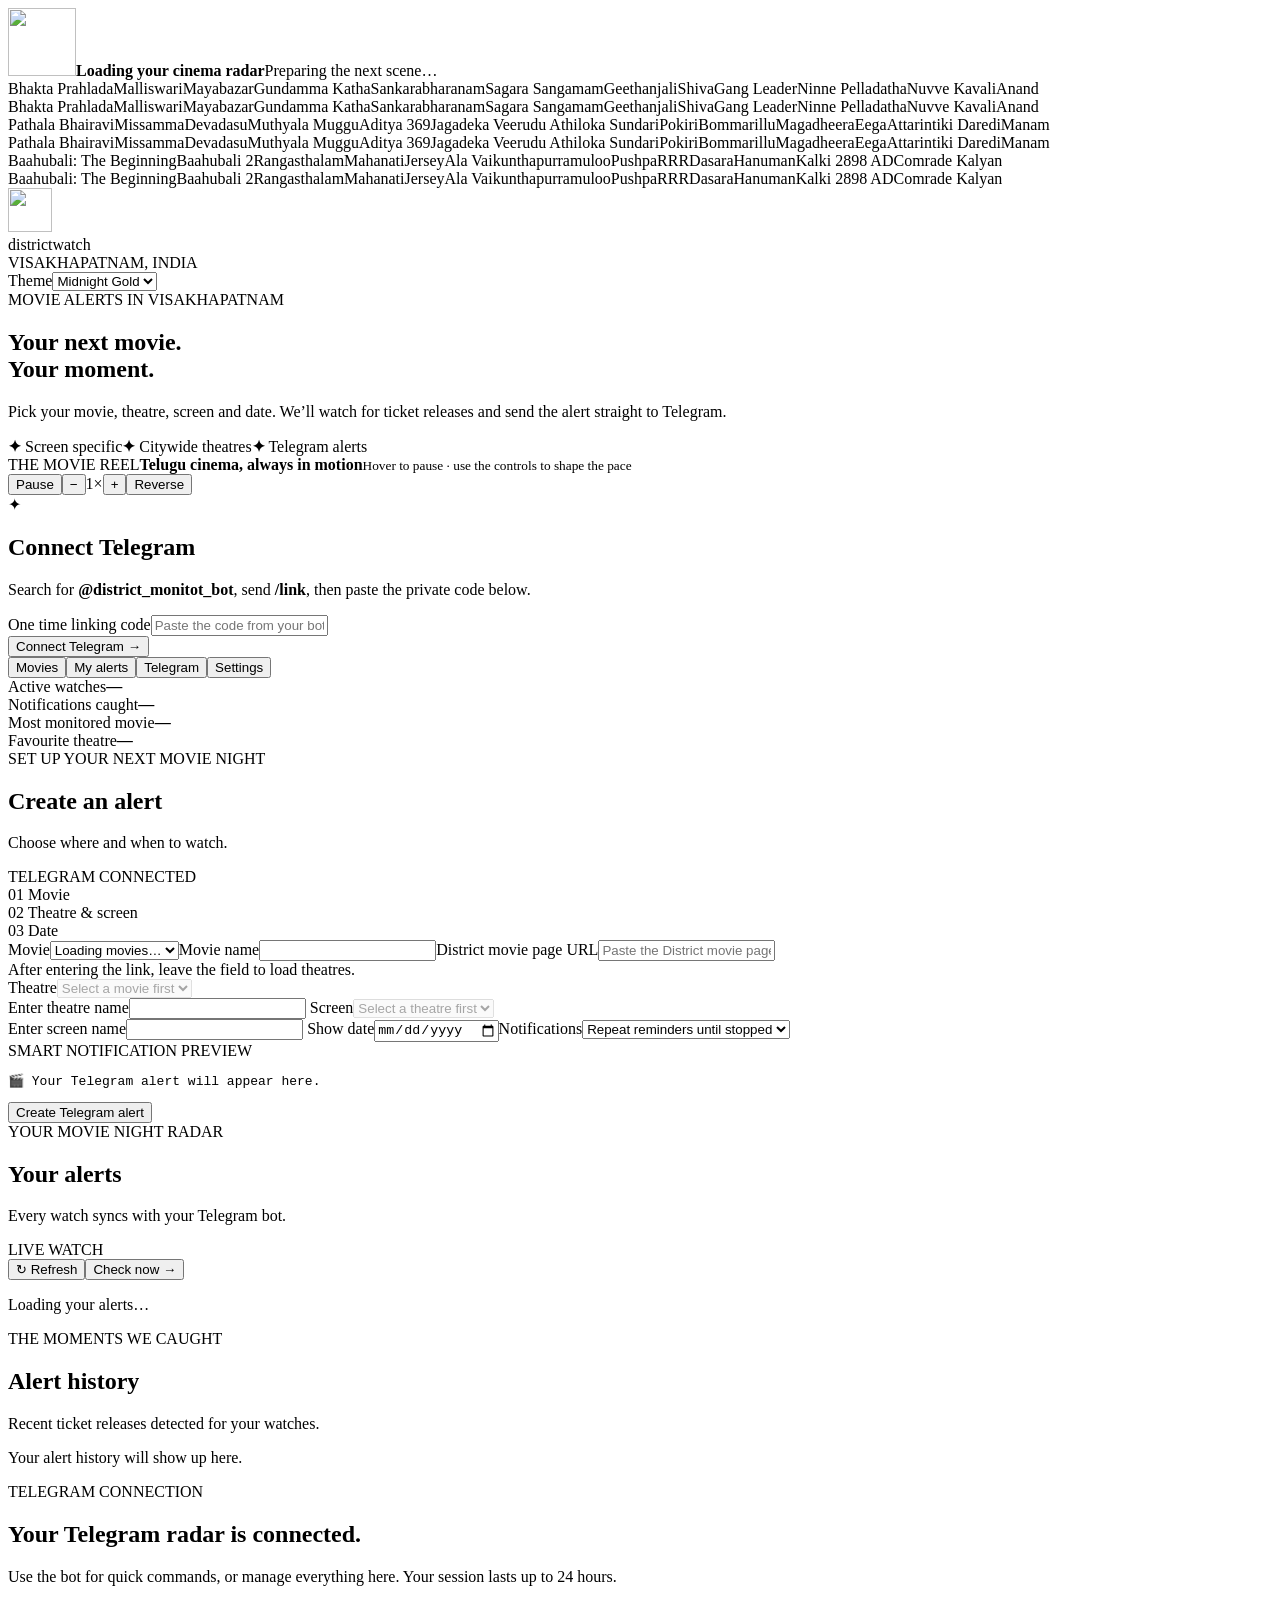
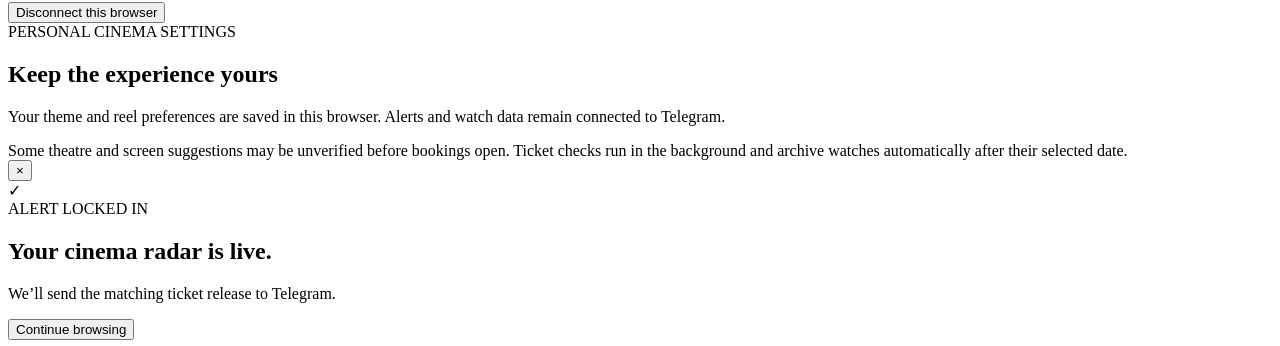
==== commit 4dbf32dc: "Add cinematic dashboard enhancements" ====
--- a/src/main/resources/static/index.html
+++ b/src/main/resources/static/index.html
@@ -1,100 +1,65 @@
 <!doctype html>
 <html lang="en">
 <head>
-  <meta charset="utf-8">
-  <meta name="viewport" content="width=device-width, initial-scale=1">
-  <title>District Ticket Monitor</title>
-  <link rel="icon" href="/logo.svg" type="image/svg+xml">
-  <link rel="stylesheet" href="/app.css">
+  <meta charset="utf-8"><meta name="viewport" content="width=device-width, initial-scale=1">
+  <title>District Ticket Monitor</title><link rel="icon" href="/logo.svg" type="image/svg+xml"><link rel="stylesheet" href="/app.css">
 </head>
-<body><div id="movieReel" class="reel-backdrop" aria-hidden="true"></div><main>
-  <header><div class="brand"><img src="/logo.svg" alt="" width="44" height="44"><div>district<span>watch</span></div></div><div class="location">VISAKHAPATNAM, INDIA</div></header>
-  <section class="hero" aria-labelledby="hero-title">
-    <div class="hero-copy"><div class="eyebrow">MOVIE ALERTS IN VISAKHAPATNAM</div><h1 id="hero-title">Your next movie.<br><span class="shine">Your moment.</span></h1><p>Pick your movie, theatre, screen and date. We’ll watch for ticket releases and send the alert straight to Telegram.</p>
-      <div class="proof"><span><b>✦</b> Screen specific</span><span><b>✦</b> Citywide theatres</span><span><b>✦</b> Telegram alerts</span></div>
+<body data-theme="midnight">
+<div id="loadingScreen" class="loading-screen hidden" role="status" aria-live="polite"><div class="loading-reel"><i></i><i></i><i></i><i></i><i></i><i></i></div><img src="/logo.svg" alt="" width="68" height="68"><strong>Loading your cinema radar</strong><span id="loadingLabel">Preparing the next scene…</span></div>
+<div id="movieReel" class="reel-backdrop" aria-label="Interactive Telugu movie reel"></div>
+<main>
+  <header><div class="brand"><img src="/logo.svg" alt="" width="44" height="44"><div>district<span>watch</span></div></div><div class="header-actions"><div class="location">VISAKHAPATNAM, INDIA</div><label class="theme-picker" for="themeSelect"><span>Theme</span><select id="themeSelect"><option value="midnight">Midnight Gold</option><option value="silver">Silver Screen</option><option value="neon">Neon Telugu</option><option value="classic">Classic Black</option></select></label></div></header>
+  <section class="hero" aria-labelledby="hero-title"><div class="hero-copy"><div class="eyebrow">MOVIE ALERTS IN VISAKHAPATNAM</div><h1 id="hero-title">Your next movie.<br><span class="shine">Your moment.</span></h1><p id="greeting">Pick your movie, theatre, screen and date. We’ll watch for ticket releases and send the alert straight to Telegram.</p><div class="proof"><span><b>✦</b> Screen specific</span><span><b>✦</b> Citywide theatres</span><span><b>✦</b> Telegram alerts</span></div></div></section>
+  <section class="reel-controls" aria-label="Movie reel controls"><div><span class="section-kicker">THE MOVIE REEL</span><strong>Telugu cinema, always in motion</strong><small>Hover to pause · use the controls to shape the pace</small></div><div class="control-buttons"><button class="secondary" id="reelPause" type="button">Pause</button><button class="secondary" id="reelSlower" type="button">−</button><span id="reelSpeed">1×</span><button class="secondary" id="reelFaster" type="button">+</button><button class="secondary" id="reelReverse" type="button">Reverse</button></div></section>
+  <div id="message" class="status" role="status" aria-live="polite"></div>
+  <section id="linkCard" class="card"><div class="card-head"><div class="card-icon">✦</div><div><h2>Connect Telegram</h2><p>Search for <strong>@district_monitot_bot</strong>, send <strong>/link</strong>, then paste the private code below.</p></div></div><form id="linkForm"><label for="code">One time linking code</label><input id="code" required autocomplete="off" spellcheck="false" placeholder="Paste the code from your bot"><div class="row"><button type="submit">Connect Telegram <span>→</span></button></div></form></section>
+  <div id="app" class="hidden">
+    <nav class="mobile-nav" aria-label="Mobile navigation"><button data-scroll="setup">Movies</button><button data-scroll="alerts">My alerts</button><button data-scroll="telegram">Telegram</button><button data-scroll="settings">Settings</button></nav>
+    <section class="stats-strip" id="stats"><div><span>Active watches</span><strong id="statActive">—</strong></div><div><span>Notifications caught</span><strong id="statNotifications">—</strong></div><div><span>Most monitored movie</span><strong id="statMovie">—</strong></div><div><span>Favourite theatre</span><strong id="statTheatre">—</strong></div></section>
+    <div class="grid">
+      <section class="card form-card" id="setup"><div class="section-head"><div><div class="section-kicker">SET UP YOUR NEXT MOVIE NIGHT</div><h2>Create an alert</h2><p>Choose where and when to watch.</p></div><span class="live-pill">TELEGRAM CONNECTED</span></div>
+        <div class="flow-steps"><div class="flow-step active" data-progress="movie"><span>01</span> Movie</div><div class="flow-step" data-progress="place"><span>02</span> Theatre &amp; screen</div><div class="flow-step" data-progress="date"><span>03</span> Date</div></div>
+        <form id="watchForm"><label for="movie">Movie</label><select id="movie" required><option value="">Loading movies…</option></select><label for="customMovie" class="hidden" id="customMovieLabel">Movie name</label><input id="customMovie" class="hidden" maxlength="120"><label for="customMovieUrl" class="hidden" id="customMovieUrlLabel">District movie page URL</label><input id="customMovieUrl" class="hidden" type="url" placeholder="Paste the District movie page address"><div id="movieNote" class="note hidden">After entering the link, leave the field to load theatres.</div>
+          <label for="theatre">Theatre</label><select id="theatre" required disabled><option value="">Select a movie first</option></select><div id="theatreNote" class="note"></div><div id="theatreCards" class="theatre-cards"></div><label for="customTheatre" class="hidden" id="customTheatreLabel">Enter theatre name</label><input id="customTheatre" class="hidden" maxlength="255">
+          <label for="screen">Screen</label><select id="screen" required disabled><option value="">Select a theatre first</option></select><div id="screenNote" class="note"></div><label for="customScreen" class="hidden" id="customScreenLabel">Enter screen name</label><input id="customScreen" class="hidden" maxlength="100">
+          <label for="date">Show date</label><input id="date" type="date" required><label for="repeat">Notifications</label><select id="repeat"><option value="true">Repeat reminders until stopped</option><option value="false">Notify me once</option></select>
+          <div class="preview-panel"><div class="section-kicker">SMART NOTIFICATION PREVIEW</div><pre id="notificationPreview">🎬 Your Telegram alert will appear here.</pre></div><div class="row"><button id="create" type="submit">Create Telegram alert</button></div>
+        </form>
+      </section>
+      <section class="card alerts-card" id="alerts"><div class="section-head"><div><div class="section-kicker">YOUR MOVIE NIGHT RADAR</div><h2>Your alerts</h2><p>Every watch syncs with your Telegram bot.</p></div><span class="live-pill">LIVE WATCH</span></div><div class="row"><button class="secondary" id="refresh" type="button">↻ Refresh</button><button class="secondary" id="check" type="button">Check now →</button></div><div id="watches"><p class="empty-state">Loading your alerts…</p></div><div class="panel-divider"></div><div class="section-kicker">THE MOMENTS WE CAUGHT</div><h2 class="history-title">Alert history</h2><p>Recent ticket releases detected for your watches.</p><div id="history"><p class="empty-state">Your alert history will show up here.</p></div></section>
     </div>
-  </section>
-  <div id="message" class="status" role="status" aria-live="polite"></div>
-  <section id="linkCard" class="card">
-    <div class="card-head"><div class="card-icon" aria-hidden="true">✦</div><div><h2>Connect Telegram</h2><p>In Telegram, search for <strong>@district_monitot_bot</strong> and send <strong>/link</strong>. Paste the code you receive below.</p></div></div>
-    <form id="linkForm"><label for="code">One time linking code</label><input id="code" required autocomplete="off" spellcheck="false" placeholder="Paste the code from your bot"><div class="row"><button type="submit">Connect Telegram <span aria-hidden="true">→</span></button></div></form>
-  </section>
-  <div id="app" class="grid hidden">
-    <section class="card form-card"><div class="section-head"><div><div class="section-kicker">Set up your next movie night</div><h2>Create an alert</h2><p>Choose where and when to watch.</p></div><span class="live-pill">TELEGRAM CONNECTED</span></div>
-      <div class="flow-steps" aria-label="Alert setup progress"><div class="flow-step active" data-progress="movie"><span>01</span> Movie</div><div class="flow-step" data-progress="place"><span>02</span> Theatre &amp; screen</div><div class="flow-step" data-progress="date"><span>03</span> Date</div></div>
-      <form id="watchForm">
-        <label for="movie">Movie</label><select id="movie" required><option value="">Loading movies…</option></select>
-        <label for="customMovie" class="hidden" id="customMovieLabel">Movie name</label><input id="customMovie" class="hidden" maxlength="120">
-        <label for="customMovieUrl" class="hidden" id="customMovieUrlLabel">District movie page URL</label><input id="customMovieUrl" class="hidden" type="url" placeholder="Paste the District movie page address">
-        <div id="movieNote" class="note hidden">After entering the link, leave the field to load theatres.</div>
-        <label for="theatre">Theatre</label><select id="theatre" required disabled><option value="">Select a movie first</option></select><div id="theatreNote" class="note"></div>
-        <label for="customTheatre" class="hidden" id="customTheatreLabel">Enter theatre name</label><input id="customTheatre" class="hidden" maxlength="255">
-        <label for="screen">Screen</label><select id="screen" required disabled><option value="">Select a theatre first</option></select><div id="screenNote" class="note"></div>
-        <label for="customScreen" class="hidden" id="customScreenLabel">Enter screen name</label><input id="customScreen" class="hidden" maxlength="100">
-        <label for="date">Show date</label><input id="date" type="date" required>
-        <label for="repeat">Notifications</label><select id="repeat"><option value="true">Repeat reminders until stopped</option><option value="false">Notify me once</option></select>
-        <div class="row"><button id="create" type="submit">Create Telegram alert</button></div>
-      </form>
-    </section>
-    <section class="card alerts-card"><div class="section-head"><div><div class="section-kicker">Your movie night radar</div><h2>Your alerts</h2><p>Every alert syncs with your Telegram bot.</p></div><span class="live-pill">LIVE WATCH</span></div><div class="row"><button class="secondary" id="refresh" type="button"><span aria-hidden="true">↻</span> Refresh</button><button class="secondary" id="check" type="button">Check now <span aria-hidden="true">→</span></button></div><div id="watches"><p class="empty-state">Loading your alerts…</p></div><div class="panel-divider"></div><div class="section-kicker">The moments we caught</div><h2 class="history-title">Alert history</h2><p>Recent ticket releases detected for your watches.</p><div id="history"><p class="empty-state">Your alert history will show up here.</p></div><div class="row"><button class="secondary" id="logout" type="button">Disconnect this browser</button></div></section>
+    <section class="card telegram-panel" id="telegram"><div class="section-kicker">TELEGRAM CONNECTION</div><h2 id="telegramGreeting">Your Telegram radar is connected.</h2><p>Use the bot for quick commands, or manage everything here. Your session lasts up to 24 hours.</p><div class="row"><button class="secondary" id="logout" type="button">Disconnect this browser</button></div></section>
+    <section class="card settings-panel" id="settings"><div class="section-kicker">PERSONAL CINEMA SETTINGS</div><h2>Keep the experience yours</h2><p>Your theme and reel preferences are saved in this browser. Alerts and watch data remain connected to Telegram.</p></section>
   </div>
-  <footer>Some theatre and screen suggestions may be unverified before bookings open. Telegram connection lasts up to 24 hours and ends if the service restarts.</footer>
+  <footer>Some theatre and screen suggestions may be unverified before bookings open. Ticket checks run in the background and archive watches automatically after their selected date.</footer>
 </main>
+<div id="successModal" class="modal hidden" role="dialog" aria-modal="true" aria-labelledby="successTitle"><div class="success-ticket"><button id="closeSuccess" class="modal-close" type="button">×</button><div class="ticket-stamp">✓</div><div class="section-kicker">ALERT LOCKED IN</div><h2 id="successTitle">Your cinema radar is live.</h2><p id="successText">We’ll send the matching ticket release to Telegram.</p><button id="successDone" type="button">Continue browsing</button></div></div>
 <script>
-  const reelColumns = [
-    ['Bhakta Prahlada','Malliswari','Mayabazar','Gundamma Katha','Sankarabharanam','Sagara Sangamam','Geethanjali','Shiva','Gang Leader','Ninne Pelladatha','Nuvve Kavali','Anand'],
-    ['Pathala Bhairavi','Missamma','Devadasu','Muthyala Muggu','Aditya 369','Jagadeka Veerudu Athiloka Sundari','Pokiri','Bommarillu','Magadheera','Eega','Attarintiki Daredi','Manam'],
-    ['Baahubali: The Beginning','Baahubali 2','Rangasthalam','Mahanati','Jersey','Ala Vaikunthapurramuloo','Pushpa','RRR','Dasara','Hanuman','Kalki 2898 AD','Comrade Kalyan']
-  ];
-  for (const titles of reelColumns) { const column=document.createElement('div'); column.className='reel-column'; const track=document.createElement('div'); track.className='reel-track'; for(let repeat=0;repeat<2;repeat++){const group=document.createElement('div');group.className='reel-group';for(const title of titles){const item=document.createElement('span');item.className='reel-title';item.textContent=title;group.append(item);}track.append(group);}column.append(track);document.getElementById('movieReel').append(column); }
-  const $ = id => document.getElementById(id);
-  const CUSTOM = '__custom__';
-  let auth = sessionStorage.getItem('districtWebToken') || '', movies = [], selectionVersion = 0;
-  const say = (message, error=false) => { $('message').textContent = message; $('message').classList.toggle('error', error); };
-  async function api(path, options={}) {
-    const headers = {'Accept':'application/json', ...(auth ? {'Authorization':'Bearer '+auth} : {}), ...(options.body ? {'Content-Type':'application/json'} : {})};
-    const response = await fetch('/api/web'+path, {...options, headers, cache:'no-store'});
-    if (!response.ok) {
-      if (response.status === 401 && path !== '/link') { auth=''; sessionStorage.removeItem('districtWebToken'); showLink(); }
-      const details = await response.json().catch(() => ({}));
-      throw new Error(details.message || (response.status === 401 ? 'Invalid or expired code. Please connect again.' : response.status === 409 ? 'This alert already exists.' : 'Request failed ('+response.status+'). Please try again.'));
-    }
-    return response.status === 204 ? null : response.json();
-  }
-  function showLink() { $('linkCard').classList.remove('hidden'); $('app').classList.add('hidden'); }
-  function updateProgress() { const movie=$('movie').value!==''; const screen=$('screen').value!==''; const date=$('date').value!==''; const active=date?'date':screen?'date':movie?'place':'movie'; const complete=screen?['movie','place']:movie?['movie']:[]; document.querySelectorAll('[data-progress]').forEach(step=>{const key=step.dataset.progress;step.classList.toggle('active',key===active);step.classList.toggle('complete',complete.includes(key));}); }
-  function option(value, label) { const o=document.createElement('option'); o.value=value; o.textContent=label; return o; }
-  function resetSelect(id, label) { const s=$(id); s.replaceChildren(option('',label)); s.disabled=true; }
-  function fillSelect(id, items, placeholder) { const s=$(id); s.replaceChildren(option('',placeholder)); items.forEach(item=>s.append(option(item,item))); s.append(option(CUSTOM,'Enter a custom name…')); s.disabled=false; }
-  function custom(id, enabled) { $(id).classList.toggle('hidden',!enabled); $(id+'Label').classList.toggle('hidden',!enabled); $(id).required=enabled; if (!enabled) $(id).value=''; }
-  function selectedMovie() { return $('movie').value===CUSTOM ? {name:$('customMovie').value.trim(),url:$('customMovieUrl').value.trim()} : movies[Number($('movie').value)]; }
-  async function init() { $('linkCard').classList.add('hidden'); $('app').classList.remove('hidden'); $('date').min=new Intl.DateTimeFormat('en-CA',{timeZone:'Asia/Kolkata',year:'numeric',month:'2-digit',day:'2-digit'}).format(new Date()); await Promise.all([loadMovies(),loadWatches(),loadHistory()]); }
-  async function loadMovies() {
-    try { const data=await api('/movies'); movies=[]; const select=$('movie'); select.replaceChildren(option('','Choose a movie'));
-      for (const [key,label] of [['showing','Now showing / booking open'],['upcoming','Upcoming · nationwide']]) { const group=document.createElement('optgroup'); group.label=label;
-        for (const movie of data[key]) { const index=movies.push(movie)-1; group.append(option(String(index), movie.name+(movie.releaseDate ? ' · '+movie.releaseDate : ''))); } select.append(group); }
-      select.append(option(CUSTOM,'Enter another movie…'));
-      if (!movies.length) say('Movies are temporarily unavailable. You can enter a District movie link.',true); updateProgress();
-    } catch(e) { say(e.message,true); }
-  }
-  async function loadTheatres() { const version=++selectionVersion; resetSelect('theatre','Loading theatres…'); resetSelect('screen','Select a theatre first'); custom('customTheatre',false); custom('customScreen',false); $('theatreNote').textContent=''; $('screenNote').textContent=''; updateProgress();
-    const movie=selectedMovie(); if ($('movie').value==='' || !movie || !movie.url) { resetSelect('theatre','Select a movie first'); return; }
-    try { const data=await api('/theatres?'+new URLSearchParams({movieUrl:movie.url})); if(version!==selectionVersion)return; fillSelect('theatre',data.items,'Choose a theatre'); $('theatreNote').textContent=data.suggested?'District’s theatre list is unavailable; these are partial suggestions. You can also enter a theatre name.':(data.source==='cached'?'Showing the last loaded Vizag theatre list. ':'Showing District’s Vizag theatre list. ')+'A listing does not mean bookings have opened for this movie.'; } catch(e) { if(version===selectionVersion) say(e.message,true); }
-  }
-  async function loadScreens() { const version=++selectionVersion; resetSelect('screen','Loading screens…'); custom('customScreen',false); $('screenNote').textContent=''; const selected=$('theatre').value; custom('customTheatre',selected===CUSTOM); const theatre=selected===CUSTOM ? $('customTheatre').value.trim() : selected; const movie=selectedMovie(); updateProgress();
-    if (!theatre || !movie) { resetSelect('screen','Select a theatre first'); return; }
-    try { const data=await api('/screens?'+new URLSearchParams({movieUrl:movie.url,theatre})); if(version!==selectionVersion)return; fillSelect('screen',data.items,'Choose a screen'); $('screenNote').textContent=data.suggested?'Suggested screens are unverified for this theatre.':''; } catch(e) { if(version===selectionVersion) say(e.message,true); }
-  }
-  async function loadWatches() { try { const watches=await api('/watches'); const root=$('watches'); root.replaceChildren(); if(!watches.length){const p=document.createElement('p');p.textContent='No alerts yet. Create your first one here.';root.append(p);return;}
-    for (const w of watches) { const el=document.createElement('div'); el.className='watch'; const title=document.createElement('strong'); title.textContent=w.movie+' #'+w.id; const state=document.createElement('span'); state.className='tag'+(w.paused?' paused':''); state.textContent=w.paused?'PAUSED':w.snoozedUntil && new Date(w.snoozedUntil)>new Date()?'SNOOZED':'ACTIVE'; const detail=document.createElement('p'); detail.textContent=[w.theatre || 'Any theatre',w.screen,w.date].join(' · '); const actions=document.createElement('div'); actions.className='row';
-      const check=document.createElement('p'); check.textContent=(w.lastCheckedAt?'Last checked: '+new Date(w.lastCheckedAt).toLocaleString():'Not checked yet')+(w.lastCheckMessage?' · '+w.lastCheckMessage:'')+' · '+(w.repeatAlerts?'Repeating':'Notify once');
-      for(const [label,action,cls] of [[w.paused?'Resume':'Pause',w.paused?'resume':'pause','secondary'],['Snooze 15m','snooze','secondary'],[w.repeatAlerts?'Switch to once':'Enable repeats','preference','secondary'],['Delete','delete','danger']]) { const b=document.createElement('button'); b.type='button'; b.className=cls; b.textContent=label; b.onclick=async()=>{ if(action==='delete' && !confirm('Delete this alert?'))return; b.disabled=true; try { const options={method:action==='delete'?'DELETE':'POST'}; if(action==='preference')options.body=JSON.stringify({repeatAlerts:!w.repeatAlerts}); await api('/watches/'+w.id+(action==='delete'?'':'/'+action),options); await loadWatches(); say('Alert updated.'); } catch(e){say(e.message,true);} finally{b.disabled=false;} }; actions.append(b); } el.append(title,state,detail,check,actions); root.append(el); }
-    } catch(e) { say(e.message,true); } }
-  $('linkForm').onsubmit=async e=>{e.preventDefault(); try { const result=await api('/link',{method:'POST',body:JSON.stringify({code:$('code').value.trim()})}); auth=result.token; sessionStorage.setItem('districtWebToken',auth); $('code').value=''; say('Telegram connected.'); await init(); } catch(err){say(err.message,true);} };
-  $('movie').onchange=()=>{const enabled=$('movie').value===CUSTOM;custom('customMovie',enabled);custom('customMovieUrl',enabled);$('movieNote').classList.toggle('hidden',!enabled);loadTheatres();}; $('customMovieUrl').onchange=loadTheatres; $('theatre').onchange=loadScreens; $('customTheatre').onchange=loadScreens; $('screen').onchange=()=>{custom('customScreen',$('screen').value===CUSTOM);updateProgress();}; $('date').onchange=updateProgress;
-  async function loadHistory() { try { const items=await api('/history'); const root=$('history'); root.replaceChildren(); if(!items.length){const p=document.createElement('p');p.textContent='No alerts detected yet.';root.append(p);return;} for(const item of items){const el=document.createElement('div');el.className='watch';const title=document.createElement('strong');title.textContent=(item.movie || 'Watch #'+item.watchId)+' · '+new Date(item.createdAt).toLocaleString(); const info=document.createElement('p'); info.textContent=[item.theatre,item.screen,'Showtimes: '+item.showtimes].filter(Boolean).join(' · '); const status=document.createElement('p'); status.textContent=item.deliveries.map(d=>d.channel+': '+d.status+' ('+d.attempts+' attempts)'+(d.detail?' · '+d.detail:'')).join(' | ');el.append(title,info,status);root.append(el);} }catch(e){say(e.message,true);} }
-  $('watchForm').onsubmit=async e=>{e.preventDefault(); const movie=selectedMovie(); if(!movie)return; const payload={movieName:movie.name,movieUrl:movie.url,theatreName:$('theatre').value===CUSTOM?$('customTheatre').value.trim():$('theatre').value,screen:$('screen').value===CUSTOM?$('customScreen').value.trim():$('screen').value,date:$('date').value,repeatAlerts:$('repeat').value==='true'}; $('create').disabled=true; try { await api('/watches',{method:'POST',body:JSON.stringify(payload)}); say('Alert created. Your Telegram bot will notify you when matching tickets are available.'); await loadWatches(); } catch(err){say(err.message,true);} finally{$('create').disabled=false;} };
-  $('refresh').onclick=()=>Promise.all([loadWatches(),loadHistory()]); $('check').onclick=async()=>{ $('check').disabled=true; try{ const r=await api('/check',{method:'POST'}); say(r.status==='BUSY'?'A ticket check is already running. Try again shortly.':'Check finished. Provider requests accepted: '+r.notificationsSent); await Promise.all([loadWatches(),loadHistory()]); }catch(e){say(e.message,true);}finally{$('check').disabled=false;} };
-  $('logout').onclick=async()=>{ try{await api('/logout',{method:'POST'});}catch(e){} auth='';sessionStorage.removeItem('districtWebToken');showLink();say('Disconnected this browser.'); };
-  if(auth)init(); else showLink();
+const reelColumns=[['Bhakta Prahlada','Malliswari','Mayabazar','Gundamma Katha','Sankarabharanam','Sagara Sangamam','Geethanjali','Shiva','Gang Leader','Ninne Pelladatha','Nuvve Kavali','Anand'],['Pathala Bhairavi','Missamma','Devadasu','Muthyala Muggu','Aditya 369','Jagadeka Veerudu Athiloka Sundari','Pokiri','Bommarillu','Magadheera','Eega','Attarintiki Daredi','Manam'],['Baahubali: The Beginning','Baahubali 2','Rangasthalam','Mahanati','Jersey','Ala Vaikunthapurramuloo','Pushpa','RRR','Dasara','Hanuman','Kalki 2898 AD','Comrade Kalyan']];
+const reelRoot=document.getElementById('movieReel'); for(const titles of reelColumns){const column=document.createElement('div');column.className='reel-column';const track=document.createElement('div');track.className='reel-track';for(let repeat=0;repeat<2;repeat++){const group=document.createElement('div');group.className='reel-group';titles.forEach(title=>{const item=document.createElement('span');item.className='reel-title';item.textContent=title;group.append(item)});track.append(group)}column.append(track);reelRoot.append(column)}
+const $=id=>document.getElementById(id), CUSTOM='__custom__'; let auth=sessionStorage.getItem('districtWebToken')||'',movies=[],selectionVersion=0,reelPaused=false,hoverPaused=false,reelRate=1,reelReverse=false;
+const say=(message,error=false)=>{$('message').textContent=message;$('message').classList.toggle('error',error)};
+async function api(path,options={}){const headers={'Accept':'application/json',...(auth?{'Authorization':'Bearer '+auth}:{}),...(options.body?{'Content-Type':'application/json'}:{})};const response=await fetch('/api/web'+path,{...options,headers,cache:'no-store'});if(!response.ok){if(response.status===401&&path!=='/link'){auth='';sessionStorage.removeItem('districtWebToken');showLink()}const details=await response.json().catch(()=>({}));throw new Error(details.message||(response.status===409?'This alert already exists.':'Request failed ('+response.status+').'))}return response.status===204?null:response.json()}
+function showLoading(label){$('loadingLabel').textContent=label||'Preparing the next scene…';$('loadingScreen').classList.remove('hidden')}function hideLoading(){$('loadingScreen').classList.add('hidden')}function showLink(){$('linkCard').classList.remove('hidden');$('app').classList.add('hidden')}
+function option(value,label){const o=document.createElement('option');o.value=value;o.textContent=label;return o} function resetSelect(id,label){const s=$(id);s.replaceChildren(option('',label));s.disabled=true} function fillSelect(id,items,placeholder){const s=$(id);s.replaceChildren(option('',placeholder));items.forEach(item=>s.append(option(item,item)));s.append(option(CUSTOM,'Enter a custom name…'));s.disabled=false} function custom(id,enabled){$(id).classList.toggle('hidden',!enabled);$(id+'Label').classList.toggle('hidden',!enabled);$(id).required=enabled;if(!enabled)$(id).value=''}
+function selectedMovie(){return $('movie').value===CUSTOM?{name:$('customMovie').value.trim(),url:$('customMovieUrl').value.trim()}:movies[Number($('movie').value)]}
+function updateProgress(){const movie=$('movie').value!=='';const screen=$('screen').value!=='';const date=$('date').value!=='';const active=date?'date':screen?'date':movie?'place':'movie';const complete=screen?['movie','place']:movie?['movie']:[];document.querySelectorAll('[data-progress]').forEach(step=>{step.classList.toggle('active',step.dataset.progress===active);step.classList.toggle('complete',complete.includes(step.dataset.progress))});updatePreview()}
+function statusInfo(w){if(w.archived||w.lastCheckStatus==='EXPIRED')return ['ARCHIVED','archived'];if(!w.lastCheckedAt)return ['CHECKING NOW','checking'];if(w.lastCheckStatus==='AVAILABLE')return ['TICKETS AVAILABLE','available'];if(w.lastCheckStatus==='NO_MATCH')return ['BOOKING NOT OPEN','waiting'];return ['TEMPORARILY UNAVAILABLE','unavailable']}
+function when(value){return value?new Date(value).toLocaleString([], {dateStyle:'medium',timeStyle:'short'}):'Not yet'}
+function timeline(w){const events=[['created','Watch created',w.createdAt],['checked','Last checked',w.lastCheckedAt],['triggered','Telegram alert sent',w.lastAlertedAt],['archived','Automatically archived',w.archivedAt]].filter(x=>x[2]);const root=document.createElement('div');root.className='timeline';events.forEach(([kind,label,value])=>{const item=document.createElement('div');item.className='timeline-item '+kind;item.innerHTML='<span></span><div><strong>'+label+'</strong><small>'+when(value)+'</small></div>';root.append(item)});return root}
+function renderWatch(w){const el=document.createElement('article');el.className='watch';const [label,kind]=statusInfo(w);const head=document.createElement('div');head.className='watch-head';const title=document.createElement('strong');title.textContent=w.movie+' #'+w.id;const badge=document.createElement('span');badge.className='availability '+kind;badge.textContent=label;head.append(title,badge);const detail=document.createElement('p');detail.textContent=[w.theatre||'Any theatre',w.screen,w.date].join(' · ');const meta=document.createElement('p');meta.className='watch-meta';meta.textContent=(w.lastCheckMessage||'Waiting for the first ticket check')+' · '+(w.repeatAlerts?'Repeating':'Notify once');const actions=document.createElement('div');actions.className='row';(w.archived?[['Delete','delete','danger']]:[[w.paused?'Resume':'Pause',w.paused?'resume':'pause','secondary'],['Snooze 15m','snooze','secondary'],[w.repeatAlerts?'Switch to once':'Enable repeats','preference','secondary'],['Delete','delete','danger']]).forEach(([label,action,cls])=>{const b=document.createElement('button');b.type='button';b.className=cls;b.textContent=label;b.onclick=async()=>{if(action==='delete'&&!confirm('Delete this alert?'))return;b.disabled=true;try{const options={method:action==='delete'?'DELETE':'POST'};if(action==='preference')options.body=JSON.stringify({repeatAlerts:!w.repeatAlerts});await api('/watches/'+w.id+(action==='delete'?'':'/'+action),options);await Promise.all([loadWatches(),loadStats()]);say('Alert updated.')}catch(e){say(e.message,true)}finally{b.disabled=false}};actions.append(b)});el.append(head,detail,meta,timeline(w),actions);return el}
+async function loadWatches(){try{const watches=await api('/watches');const root=$('watches');root.replaceChildren();if(!watches.length){root.innerHTML='<p class="empty-state">No alerts yet. Create your first one here.</p>';return}watches.forEach(w=>root.append(renderWatch(w)))}catch(e){say(e.message,true)}}
+async function loadHistory(){try{const items=await api('/history');const root=$('history');root.replaceChildren();if(!items.length){root.innerHTML='<p class="empty-state">No alerts detected yet.</p>';return}items.forEach(item=>{const el=document.createElement('article');el.className='history-event';const title=document.createElement('strong');title.textContent=(item.movie||'Watch #'+item.watchId)+' · '+when(item.createdAt);const info=document.createElement('p');info.textContent=[item.theatre,item.screen,'Showtimes: '+item.showtimes].filter(Boolean).join(' · ');const status=document.createElement('small');status.textContent=item.deliveries.map(d=>d.channel+': '+d.status+' ('+d.attempts+' attempts)'+(d.detail?' · '+d.detail:'')).join(' | ');el.append(title,info,status);root.append(el)})}catch(e){say(e.message,true)}}
+async function loadStats(){try{const data=await api('/stats');$('statActive').textContent=data.activeWatches;$('statNotifications').textContent=data.notifications;$('statMovie').textContent=data.topMovie;$('statTheatre').textContent=data.topTheatre}catch(e){say(e.message,true)}} async function loadProfile(){try{const data=await api('/profile');const name=data.displayName||'Movie fan';$('greeting').textContent='Welcome back, '+name+'. Your cinema radar is ready for the next ticket release.';$('telegramGreeting').textContent='Telegram radar connected for '+name+'.'}catch(e){say(e.message,true)}}
+async function loadMovies(){try{const data=await api('/movies');movies=[];const select=$('movie');select.replaceChildren(option('','Choose a movie'));for(const [key,label] of [['showing','Now showing / booking open'],['upcoming','Upcoming · nationwide']]){const group=document.createElement('optgroup');group.label=label;for(const movie of data[key]){const index=movies.push(movie)-1;group.append(option(String(index),movie.name+(movie.releaseDate?' · '+movie.releaseDate:'')))}select.append(group)}select.append(option(CUSTOM,'Enter another movie…'));if(!movies.length)say('Movies are temporarily unavailable.',true);updateProgress()}catch(e){say(e.message,true)}}
+async function loadTheatres(){const version=++selectionVersion;resetSelect('theatre','Loading theatres…');resetSelect('screen','Select a theatre first');custom('customTheatre',false);custom('customScreen',false);$('theatreCards').replaceChildren();$('theatreNote').textContent='';$('screenNote').textContent='';updateProgress();const movie=selectedMovie();if($('movie').value===''||!movie||!movie.url){resetSelect('theatre','Select a movie first');return}showLoading('Mapping every Vizag theatre…');try{const data=await api('/theatres?'+new URLSearchParams({movieUrl:movie.url}));if(version!==selectionVersion)return;fillSelect('theatre',data.items,'Choose a theatre');$('theatreNote').textContent=(data.source==='cached'?'Showing the last loaded Vizag theatre list. ':'Showing District’s Vizag theatre list. ')+'A listing does not mean bookings have opened for this movie.';renderTheatreCards(data.items,movie.url)}catch(e){if(version===selectionVersion)say(e.message,true)}finally{hideLoading()}}
+function renderTheatreCards(items,movieUrl){const root=$('theatreCards');items.slice(0,12).forEach(name=>{const card=document.createElement('button');card.type='button';card.className='theatre-card';card.innerHTML='<strong></strong><span class="theatre-count">Checking screens…</span><small>Tap to select</small>';card.querySelector('strong').textContent=name;card.onclick=()=>{$('theatre').value=name;loadScreens();$('screen').focus()};root.append(card);api('/screens?'+new URLSearchParams({movieUrl,theatre:name})).then(data=>{card.querySelector('.theatre-count').textContent=(data.items||[]).length+' screen'+((data.items||[]).length===1?'':'s')+' listed'}).catch(()=>{card.querySelector('.theatre-count').textContent='Screen count unavailable'})})}
+async function loadScreens(){const version=++selectionVersion;resetSelect('screen','Loading screens…');custom('customScreen',false);$('screenNote').textContent='';const selected=$('theatre').value;custom('customTheatre',selected===CUSTOM);const theatre=selected===CUSTOM?$('customTheatre').value.trim():selected;const movie=selectedMovie();updateProgress();if(!theatre||!movie)return;showLoading('Reading screens at '+theatre+'…');try{const data=await api('/screens?'+new URLSearchParams({movieUrl:movie.url,theatre}));if(version!==selectionVersion)return;fillSelect('screen',data.items,'Choose a screen');$('screenNote').textContent=data.suggested?'Suggested screens are unverified for this theatre.':'Screens loaded from the movie page.'}catch(e){if(version===selectionVersion)say(e.message,true)}finally{hideLoading()}}
+function updatePreview(){const movie=selectedMovie();const theatre=$('theatre').value===CUSTOM?$('customTheatre').value.trim():$('theatre').value;const screen=$('screen').value===CUSTOM?$('customScreen').value.trim():$('screen').value;const date=$('date').value||'your selected date';$('notificationPreview').textContent=movie&&movie.name?`🎬 TICKETS AVAILABLE\n\nMovie: ${movie.name}\nTheatre: ${theatre||'Selected theatre'}\nScreen: ${screen||'Selected screen'}\nDate: ${date}\n\nDistrict ticket release detected.`:'🎬 Your Telegram alert will appear here.'}
+function openSuccess(movie){$('successText').textContent='We’ll send '+movie+' ticket releases for your selected theatre and screen straight to Telegram.';$('successModal').classList.remove('hidden')}
+function setReelState(){document.querySelectorAll('.reel-track').forEach(track=>{track.style.animationPlayState=(reelPaused||hoverPaused)?'paused':'running';track.style.animationDirection=reelReverse?'reverse':'normal';track.style.animationDuration=(100/reelRate)+'s'});$('reelPause').textContent=reelPaused?'Play':'Pause';$('reelSpeed').textContent=reelRate+'×'}reelRoot.onmouseenter=()=>{hoverPaused=true;setReelState()};reelRoot.onmouseleave=()=>{hoverPaused=false;setReelState()};$('reelPause').onclick=()=>{reelPaused=!reelPaused;setReelState()};$('reelSlower').onclick=()=>{reelRate=Math.max(.5,Number((reelRate-.25).toFixed(2)));setReelState()};$('reelFaster').onclick=()=>{reelRate=Math.min(2,Number((reelRate+.25).toFixed(2)));setReelState()};$('reelReverse').onclick=()=>{reelReverse=!reelReverse;setReelState()};setReelState();
+function applyTheme(theme){document.body.dataset.theme=theme;localStorage.setItem('districtTheme',theme);$('themeSelect').value=theme}applyTheme(localStorage.getItem('districtTheme')||'midnight');$('themeSelect').onchange=e=>applyTheme(e.target.value);
+$('linkForm').onsubmit=async e=>{e.preventDefault();try{const result=await api('/link',{method:'POST',body:JSON.stringify({code:$('code').value.trim()})});auth=result.token;sessionStorage.setItem('districtWebToken',auth);$('code').value='';say('Telegram connected.');await init()}catch(err){say(err.message,true)}};$('movie').onchange=()=>{const enabled=$('movie').value===CUSTOM;custom('customMovie',enabled);custom('customMovieUrl',enabled);$('movieNote').classList.toggle('hidden',!enabled);loadTheatres()};$('customMovieUrl').onchange=loadTheatres;$('theatre').onchange=loadScreens;$('customTheatre').onchange=loadScreens;$('screen').onchange=()=>{custom('customScreen',$('screen').value===CUSTOM);updateProgress()};$('date').onchange=updateProgress;$('repeat').onchange=updatePreview;
+$('watchForm').onsubmit=async e=>{e.preventDefault();const movie=selectedMovie();if(!movie)return;const payload={movieName:movie.name,movieUrl:movie.url,theatreName:$('theatre').value===CUSTOM?$('customTheatre').value.trim():$('theatre').value,screen:$('screen').value===CUSTOM?$('customScreen').value.trim():$('screen').value,date:$('date').value,repeatAlerts:$('repeat').value==='true'};$('create').disabled=true;try{await api('/watches',{method:'POST',body:JSON.stringify(payload)});say('Alert created. Your Telegram bot will notify you when matching tickets are available.');openSuccess(movie.name);await Promise.all([loadWatches(),loadStats()])}catch(err){say(err.message,true)}finally{$('create').disabled=false}};$('refresh').onclick=()=>Promise.all([loadWatches(),loadHistory(),loadStats()]);$('check').onclick=async()=>{$('check').disabled=true;showLoading('Checking District ticket availability…');try{const r=await api('/check',{method:'POST'});say(r.status==='BUSY'?'A ticket check is already running. Try again shortly.':'Check finished. Provider requests accepted: '+r.notificationsSent);await Promise.all([loadWatches(),loadHistory(),loadStats()])}catch(e){say(e.message,true)}finally{$('check').disabled=false;hideLoading()}};$('logout').onclick=async()=>{try{await api('/logout',{method:'POST'})}catch(e){}auth='';sessionStorage.removeItem('districtWebToken');showLink();say('Disconnected this browser.')};
+$('closeSuccess').onclick=$('successDone').onclick=()=>$('successModal').classList.add('hidden');document.querySelectorAll('[data-scroll]').forEach(button=>button.onclick=()=>document.getElementById(button.dataset.scroll)?.scrollIntoView({behavior:'smooth'}));async function init(){showLoading('Loading your cinema radar…');$('linkCard').classList.add('hidden');$('app').classList.remove('hidden');$('date').min=new Intl.DateTimeFormat('en-CA',{timeZone:'Asia/Kolkata',year:'numeric',month:'2-digit',day:'2-digit'}).format(new Date());try{await Promise.all([loadMovies(),loadWatches(),loadHistory(),loadStats(),loadProfile()])}finally{hideLoading()}}if(auth)init();else showLink();
 </script></body></html>
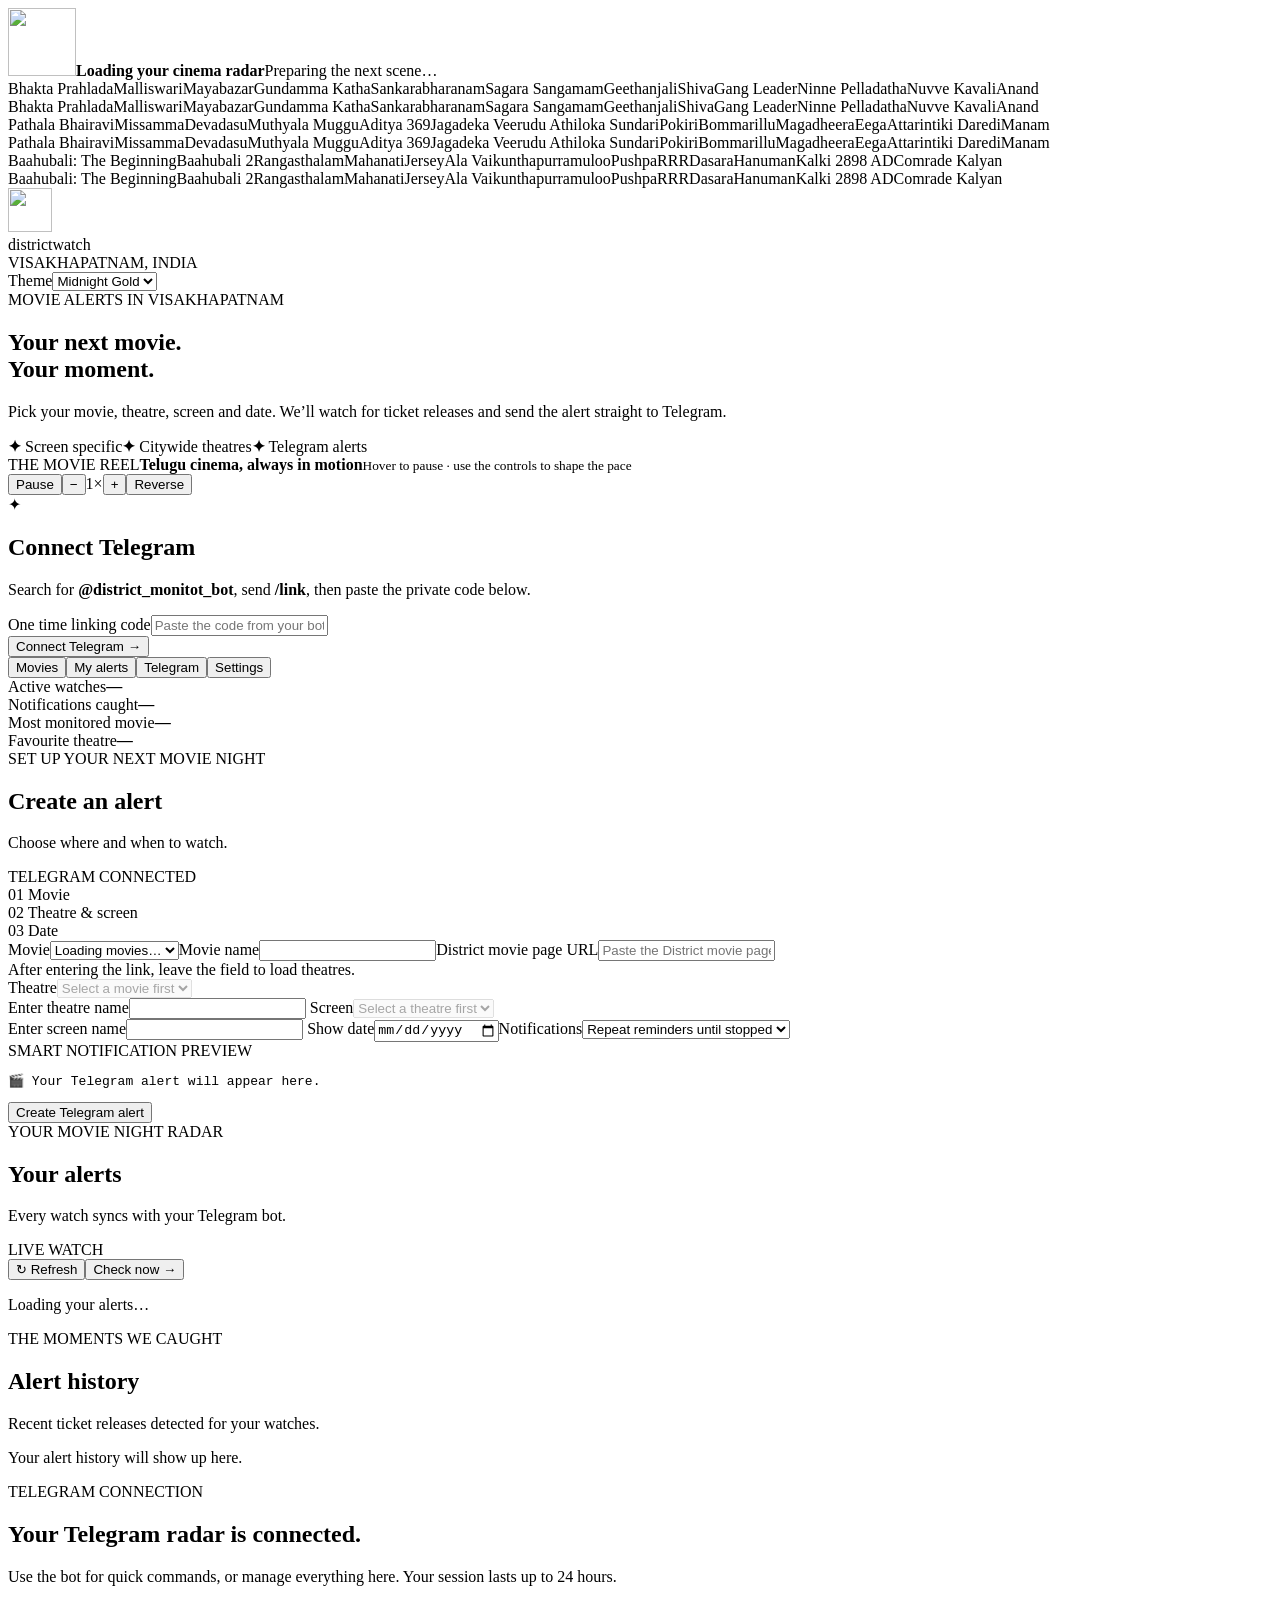
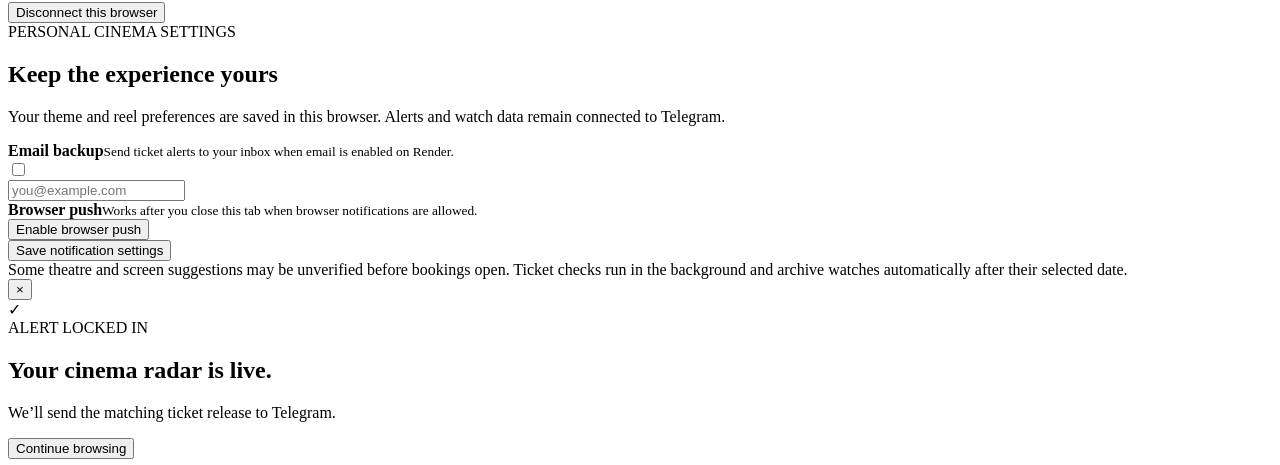
==== commit 91aadb26: "Add browser push and email alerts" ====
--- a/src/main/resources/static/index.html
+++ b/src/main/resources/static/index.html
@@ -29,7 +29,7 @@
       <section class="card alerts-card" id="alerts"><div class="section-head"><div><div class="section-kicker">YOUR MOVIE NIGHT RADAR</div><h2>Your alerts</h2><p>Every watch syncs with your Telegram bot.</p></div><span class="live-pill">LIVE WATCH</span></div><div class="row"><button class="secondary" id="refresh" type="button">↻ Refresh</button><button class="secondary" id="check" type="button">Check now →</button></div><div id="watches"><p class="empty-state">Loading your alerts…</p></div><div class="panel-divider"></div><div class="section-kicker">THE MOMENTS WE CAUGHT</div><h2 class="history-title">Alert history</h2><p>Recent ticket releases detected for your watches.</p><div id="history"><p class="empty-state">Your alert history will show up here.</p></div></section>
     </div>
     <section class="card telegram-panel" id="telegram"><div class="section-kicker">TELEGRAM CONNECTION</div><h2 id="telegramGreeting">Your Telegram radar is connected.</h2><p>Use the bot for quick commands, or manage everything here. Your session lasts up to 24 hours.</p><div class="row"><button class="secondary" id="logout" type="button">Disconnect this browser</button></div></section>
-    <section class="card settings-panel" id="settings"><div class="section-kicker">PERSONAL CINEMA SETTINGS</div><h2>Keep the experience yours</h2><p>Your theme and reel preferences are saved in this browser. Alerts and watch data remain connected to Telegram.</p></section>
+    <section class="card settings-panel" id="settings"><div class="section-kicker">PERSONAL CINEMA SETTINGS</div><h2>Keep the experience yours</h2><p>Your theme and reel preferences are saved in this browser. Alerts and watch data remain connected to Telegram.</p><div class="notification-settings"><div class="notification-option"><div><strong>Email backup</strong><small>Send ticket alerts to your inbox when email is enabled on Render.</small></div><label class="switch"><input id="emailEnabled" type="checkbox"><span></span></label></div><input id="emailAddress" type="email" placeholder="you@example.com" autocomplete="email"><div class="notification-option"><div><strong>Browser push</strong><small>Works after you close this tab when browser notifications are allowed.</small></div><button id="enablePush" class="secondary" type="button">Enable browser push</button></div><div id="notificationStatus" class="note"></div><div class="row"><button id="savePreferences" type="button">Save notification settings</button></div></div></section>
   </div>
   <footer>Some theatre and screen suggestions may be unverified before bookings open. Ticket checks run in the background and archive watches automatically after their selected date.</footer>
 </main>
@@ -51,6 +51,11 @@
 async function loadWatches(){try{const watches=await api('/watches');const root=$('watches');root.replaceChildren();if(!watches.length){root.innerHTML='<p class="empty-state">No alerts yet. Create your first one here.</p>';return}watches.forEach(w=>root.append(renderWatch(w)))}catch(e){say(e.message,true)}}
 async function loadHistory(){try{const items=await api('/history');const root=$('history');root.replaceChildren();if(!items.length){root.innerHTML='<p class="empty-state">No alerts detected yet.</p>';return}items.forEach(item=>{const el=document.createElement('article');el.className='history-event';const title=document.createElement('strong');title.textContent=(item.movie||'Watch #'+item.watchId)+' · '+when(item.createdAt);const info=document.createElement('p');info.textContent=[item.theatre,item.screen,'Showtimes: '+item.showtimes].filter(Boolean).join(' · ');const status=document.createElement('small');status.textContent=item.deliveries.map(d=>d.channel+': '+d.status+' ('+d.attempts+' attempts)'+(d.detail?' · '+d.detail:'')).join(' | ');el.append(title,info,status);root.append(el)})}catch(e){say(e.message,true)}}
 async function loadStats(){try{const data=await api('/stats');$('statActive').textContent=data.activeWatches;$('statNotifications').textContent=data.notifications;$('statMovie').textContent=data.topMovie;$('statTheatre').textContent=data.topTheatre}catch(e){say(e.message,true)}} async function loadProfile(){try{const data=await api('/profile');const name=data.displayName||'Movie fan';$('greeting').textContent='Welcome back, '+name+'. Your cinema radar is ready for the next ticket release.';$('telegramGreeting').textContent='Telegram radar connected for '+name+'.'}catch(e){say(e.message,true)}}
+async function loadStats(){try{const data=await api('/stats');$('statActive').textContent=data.activeWatches;$('statNotifications').textContent=data.notifications;$('statMovie').textContent=data.topMovie;$('statTheatre').textContent=data.topTheatre}catch(e){say(e.message,true)}} async function loadProfile(){try{const data=await api('/profile');const name=data.displayName||'Movie fan';$('greeting').textContent='Welcome back, '+name+'. Your cinema radar is ready for the next ticket release.';$('telegramGreeting').textContent='Telegram radar connected for '+name+'.'}catch(e){say(e.message,true)}}
+async function loadNotificationPreferences(){try{const data=await api('/notification-preferences');$('emailEnabled').checked=data.emailEnabled;$('emailAddress').value=data.emailAddress||'';$('enablePush').textContent=data.pushEnabled?'Browser push enabled':'Enable browser push';$('enablePush').dataset.enabled=data.pushEnabled?'true':'false';$('enablePush').disabled=!data.pushConfigured;$('notificationStatus').textContent=!data.pushConfigured?'Browser push needs VAPID keys in Render before it can be enabled.':data.pushEnabled?'Browser push is active on this browser.':''}catch(e){say(e.message,true)}}
+async function saveNotificationPreferences(){try{const result=await api('/notification-preferences',{method:'PUT',body:JSON.stringify({emailEnabled:$('emailEnabled').checked,emailAddress:$('emailAddress').value.trim(),pushEnabled:$('enablePush').dataset.enabled==='true'})});$('enablePush').textContent=result.pushEnabled?'Browser push enabled':'Enable browser push';$('enablePush').dataset.enabled=result.pushEnabled?'true':'false';$('notificationStatus').textContent='Notification settings saved.'}catch(e){$('notificationStatus').textContent=e.message;say(e.message,true)}}
+function base64ToBytes(value){const normalized=value.replace(/-/g,'+').replace(/_/g,'/');const padded=normalized+'='.repeat((4-normalized.length%4)%4);const raw=atob(padded);return Uint8Array.from(raw,c=>c.charCodeAt(0))}
+async function enableBrowserPush(){try{if(!('serviceWorker' in navigator)||!('PushManager' in window)||!('Notification' in window))throw new Error('This browser does not support push notifications.');const config=await api('/push/config');if(!config.enabled)throw new Error('Browser push is not configured on the server yet.');const registration=await navigator.serviceWorker.register('/sw.js');const permission=await Notification.requestPermission();if(permission!=='granted')throw new Error('Browser notification permission was not granted.');const subscription=await registration.pushManager.subscribe({userVisibleOnly:true,applicationServerKey:base64ToBytes(config.publicKey)});const json=subscription.toJSON();await api('/push/subscribe',{method:'POST',body:JSON.stringify({endpoint:json.endpoint,p256dh:json.keys.p256dh,auth:json.keys.auth})});$('enablePush').dataset.enabled='true';$('enablePush').textContent='Browser push enabled';$('notificationStatus').textContent='Browser push is active on this browser.';await saveNotificationPreferences()}catch(e){$('notificationStatus').textContent=e.message;say(e.message,true)}}
 async function loadMovies(){try{const data=await api('/movies');movies=[];const select=$('movie');select.replaceChildren(option('','Choose a movie'));for(const [key,label] of [['showing','Now showing / booking open'],['upcoming','Upcoming · nationwide']]){const group=document.createElement('optgroup');group.label=label;for(const movie of data[key]){const index=movies.push(movie)-1;group.append(option(String(index),movie.name+(movie.releaseDate?' · '+movie.releaseDate:'')))}select.append(group)}select.append(option(CUSTOM,'Enter another movie…'));if(!movies.length)say('Movies are temporarily unavailable.',true);updateProgress()}catch(e){say(e.message,true)}}
 async function loadTheatres(){const version=++selectionVersion;resetSelect('theatre','Loading theatres…');resetSelect('screen','Select a theatre first');custom('customTheatre',false);custom('customScreen',false);$('theatreCards').replaceChildren();$('theatreNote').textContent='';$('screenNote').textContent='';updateProgress();const movie=selectedMovie();if($('movie').value===''||!movie||!movie.url){resetSelect('theatre','Select a movie first');return}showLoading('Mapping every Vizag theatre…');try{const data=await api('/theatres?'+new URLSearchParams({movieUrl:movie.url}));if(version!==selectionVersion)return;fillSelect('theatre',data.items,'Choose a theatre');$('theatreNote').textContent=(data.source==='cached'?'Showing the last loaded Vizag theatre list. ':'Showing District’s Vizag theatre list. ')+'A listing does not mean bookings have opened for this movie.';renderTheatreCards(data.items,movie.url)}catch(e){if(version===selectionVersion)say(e.message,true)}finally{hideLoading()}}
 function renderTheatreCards(items,movieUrl){const root=$('theatreCards');items.slice(0,12).forEach(name=>{const card=document.createElement('button');card.type='button';card.className='theatre-card';card.innerHTML='<strong></strong><span class="theatre-count">Checking screens…</span><small>Tap to select</small>';card.querySelector('strong').textContent=name;card.onclick=()=>{$('theatre').value=name;loadScreens();$('screen').focus()};root.append(card);api('/screens?'+new URLSearchParams({movieUrl,theatre:name})).then(data=>{card.querySelector('.theatre-count').textContent=(data.items||[]).length+' screen'+((data.items||[]).length===1?'':'s')+' listed'}).catch(()=>{card.querySelector('.theatre-count').textContent='Screen count unavailable'})})}
@@ -60,6 +65,7 @@
 function setReelState(){document.querySelectorAll('.reel-track').forEach(track=>{track.style.animationPlayState=(reelPaused||hoverPaused)?'paused':'running';track.style.animationDirection=reelReverse?'reverse':'normal';track.style.animationDuration=(100/reelRate)+'s'});$('reelPause').textContent=reelPaused?'Play':'Pause';$('reelSpeed').textContent=reelRate+'×'}reelRoot.onmouseenter=()=>{hoverPaused=true;setReelState()};reelRoot.onmouseleave=()=>{hoverPaused=false;setReelState()};$('reelPause').onclick=()=>{reelPaused=!reelPaused;setReelState()};$('reelSlower').onclick=()=>{reelRate=Math.max(.5,Number((reelRate-.25).toFixed(2)));setReelState()};$('reelFaster').onclick=()=>{reelRate=Math.min(2,Number((reelRate+.25).toFixed(2)));setReelState()};$('reelReverse').onclick=()=>{reelReverse=!reelReverse;setReelState()};setReelState();
 function applyTheme(theme){document.body.dataset.theme=theme;localStorage.setItem('districtTheme',theme);$('themeSelect').value=theme}applyTheme(localStorage.getItem('districtTheme')||'midnight');$('themeSelect').onchange=e=>applyTheme(e.target.value);
 $('linkForm').onsubmit=async e=>{e.preventDefault();try{const result=await api('/link',{method:'POST',body:JSON.stringify({code:$('code').value.trim()})});auth=result.token;sessionStorage.setItem('districtWebToken',auth);$('code').value='';say('Telegram connected.');await init()}catch(err){say(err.message,true)}};$('movie').onchange=()=>{const enabled=$('movie').value===CUSTOM;custom('customMovie',enabled);custom('customMovieUrl',enabled);$('movieNote').classList.toggle('hidden',!enabled);loadTheatres()};$('customMovieUrl').onchange=loadTheatres;$('theatre').onchange=loadScreens;$('customTheatre').onchange=loadScreens;$('screen').onchange=()=>{custom('customScreen',$('screen').value===CUSTOM);updateProgress()};$('date').onchange=updateProgress;$('repeat').onchange=updatePreview;
+document.getElementById('savePreferences').onclick=saveNotificationPreferences;document.getElementById('enablePush').onclick=enableBrowserPush;$('linkForm').onsubmit=async e=>{e.preventDefault();try{const result=await api('/link',{method:'POST',body:JSON.stringify({code:$('code').value.trim()})});auth=result.token;sessionStorage.setItem('districtWebToken',auth);$('code').value='';say('Telegram connected.');await init()}catch(err){say(err.message,true)}};$('movie').onchange=()=>{const enabled=$('movie').value===CUSTOM;custom('customMovie',enabled);custom('customMovieUrl',enabled);$('movieNote').classList.toggle('hidden',!enabled);loadTheatres()};$('customMovieUrl').onchange=loadTheatres;$('theatre').onchange=loadScreens;$('customTheatre').onchange=loadScreens;$('screen').onchange=()=>{custom('customScreen',$('screen').value===CUSTOM);updateProgress()};$('date').onchange=updateProgress;$('repeat').onchange=updatePreview;
 $('watchForm').onsubmit=async e=>{e.preventDefault();const movie=selectedMovie();if(!movie)return;const payload={movieName:movie.name,movieUrl:movie.url,theatreName:$('theatre').value===CUSTOM?$('customTheatre').value.trim():$('theatre').value,screen:$('screen').value===CUSTOM?$('customScreen').value.trim():$('screen').value,date:$('date').value,repeatAlerts:$('repeat').value==='true'};$('create').disabled=true;try{await api('/watches',{method:'POST',body:JSON.stringify(payload)});say('Alert created. Your Telegram bot will notify you when matching tickets are available.');openSuccess(movie.name);await Promise.all([loadWatches(),loadStats()])}catch(err){say(err.message,true)}finally{$('create').disabled=false}};$('refresh').onclick=()=>Promise.all([loadWatches(),loadHistory(),loadStats()]);$('check').onclick=async()=>{$('check').disabled=true;showLoading('Checking District ticket availability…');try{const r=await api('/check',{method:'POST'});say(r.status==='BUSY'?'A ticket check is already running. Try again shortly.':'Check finished. Provider requests accepted: '+r.notificationsSent);await Promise.all([loadWatches(),loadHistory(),loadStats()])}catch(e){say(e.message,true)}finally{$('check').disabled=false;hideLoading()}};$('logout').onclick=async()=>{try{await api('/logout',{method:'POST'})}catch(e){}auth='';sessionStorage.removeItem('districtWebToken');showLink();say('Disconnected this browser.')};
-$('closeSuccess').onclick=$('successDone').onclick=()=>$('successModal').classList.add('hidden');document.querySelectorAll('[data-scroll]').forEach(button=>button.onclick=()=>document.getElementById(button.dataset.scroll)?.scrollIntoView({behavior:'smooth'}));async function init(){showLoading('Loading your cinema radar…');$('linkCard').classList.add('hidden');$('app').classList.remove('hidden');$('date').min=new Intl.DateTimeFormat('en-CA',{timeZone:'Asia/Kolkata',year:'numeric',month:'2-digit',day:'2-digit'}).format(new Date());try{await Promise.all([loadMovies(),loadWatches(),loadHistory(),loadStats(),loadProfile()])}finally{hideLoading()}}if(auth)init();else showLink();
+$('closeSuccess').onclick=$('successDone').onclick=()=>$('successModal').classList.add('hidden');document.querySelectorAll('[data-scroll]').forEach(button=>button.onclick=()=>document.getElementById(button.dataset.scroll)?.scrollIntoView({behavior:'smooth'}));async function init(){showLoading('Loading your cinema radar…');$('linkCard').classList.add('hidden');$('app').classList.remove('hidden');$('date').min=new Intl.DateTimeFormat('en-CA',{timeZone:'Asia/Kolkata',year:'numeric',month:'2-digit',day:'2-digit'}).format(new Date());try{await Promise.all([loadMovies(),loadWatches(),loadHistory(),loadStats(),loadProfile(),loadNotificationPreferences()])}finally{hideLoading()}}if(auth)init();else showLink();
 </script></body></html>
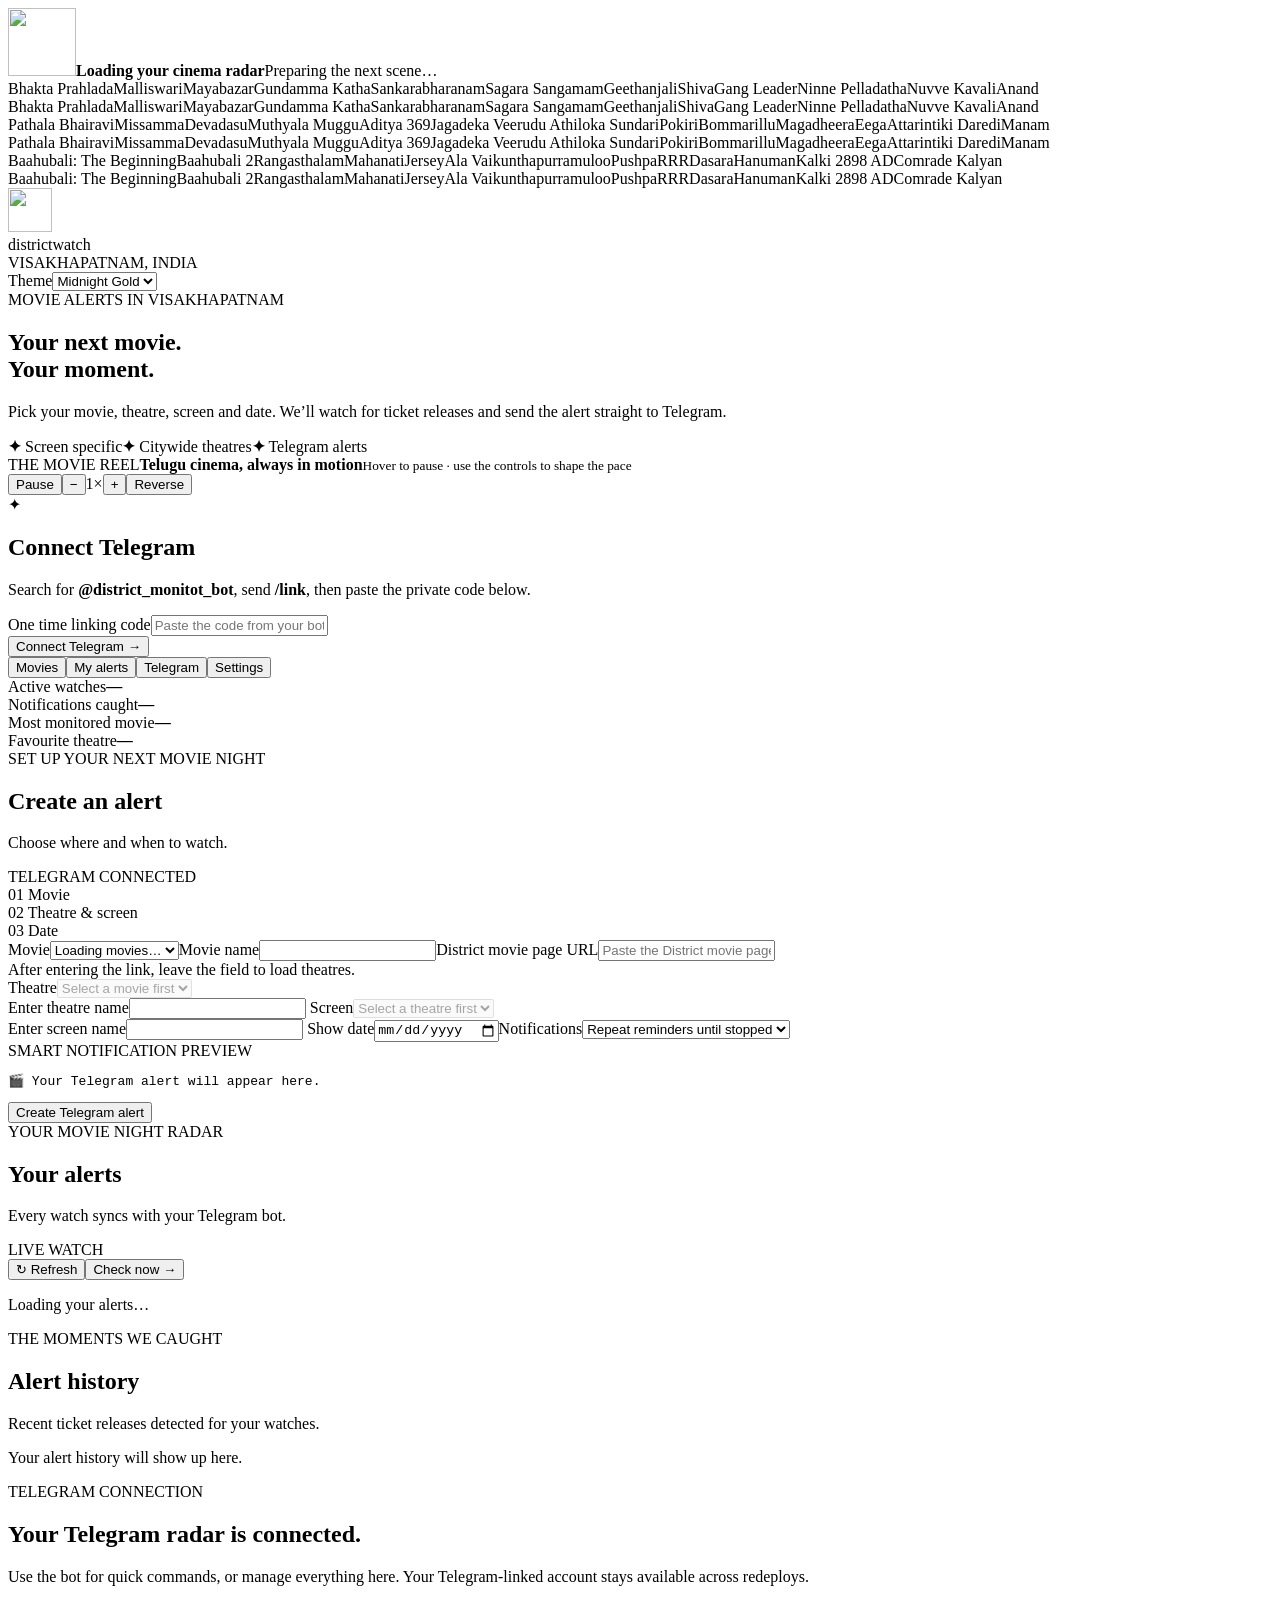
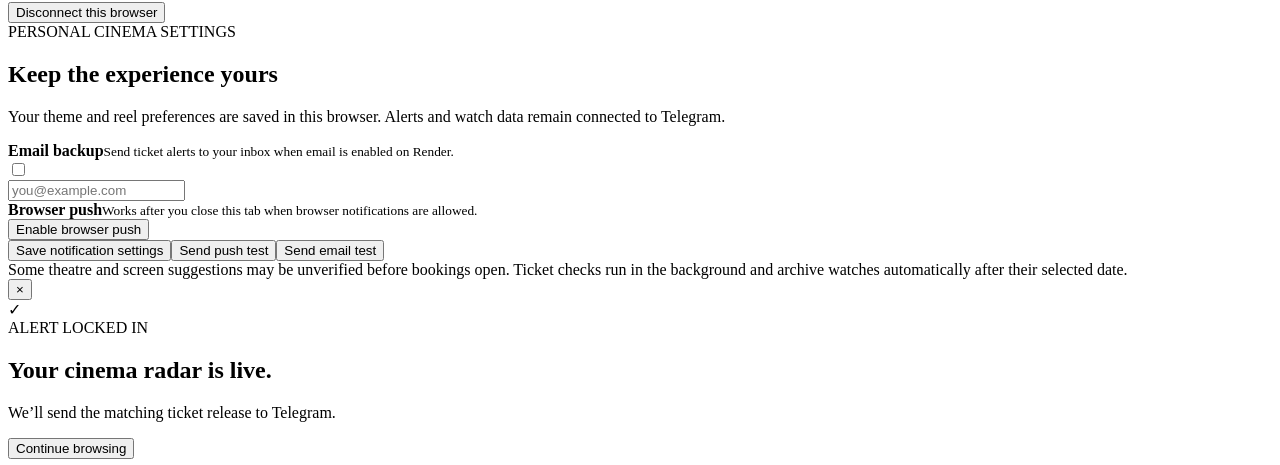
==== commit 7d2e73b0: "Add smarter detection and account notification tools" ====
--- a/src/main/resources/static/index.html
+++ b/src/main/resources/static/index.html
@@ -28,8 +28,8 @@
       </section>
       <section class="card alerts-card" id="alerts"><div class="section-head"><div><div class="section-kicker">YOUR MOVIE NIGHT RADAR</div><h2>Your alerts</h2><p>Every watch syncs with your Telegram bot.</p></div><span class="live-pill">LIVE WATCH</span></div><div class="row"><button class="secondary" id="refresh" type="button">↻ Refresh</button><button class="secondary" id="check" type="button">Check now →</button></div><div id="watches"><p class="empty-state">Loading your alerts…</p></div><div class="panel-divider"></div><div class="section-kicker">THE MOMENTS WE CAUGHT</div><h2 class="history-title">Alert history</h2><p>Recent ticket releases detected for your watches.</p><div id="history"><p class="empty-state">Your alert history will show up here.</p></div></section>
     </div>
-    <section class="card telegram-panel" id="telegram"><div class="section-kicker">TELEGRAM CONNECTION</div><h2 id="telegramGreeting">Your Telegram radar is connected.</h2><p>Use the bot for quick commands, or manage everything here. Your session lasts up to 24 hours.</p><div class="row"><button class="secondary" id="logout" type="button">Disconnect this browser</button></div></section>
-    <section class="card settings-panel" id="settings"><div class="section-kicker">PERSONAL CINEMA SETTINGS</div><h2>Keep the experience yours</h2><p>Your theme and reel preferences are saved in this browser. Alerts and watch data remain connected to Telegram.</p><div class="notification-settings"><div class="notification-option"><div><strong>Email backup</strong><small>Send ticket alerts to your inbox when email is enabled on Render.</small></div><label class="switch"><input id="emailEnabled" type="checkbox"><span></span></label></div><input id="emailAddress" type="email" placeholder="you@example.com" autocomplete="email"><div class="notification-option"><div><strong>Browser push</strong><small>Works after you close this tab when browser notifications are allowed.</small></div><button id="enablePush" class="secondary" type="button">Enable browser push</button></div><div id="notificationStatus" class="note"></div><div class="row"><button id="savePreferences" type="button">Save notification settings</button></div></div></section>
+    <section class="card telegram-panel" id="telegram"><div class="section-kicker">TELEGRAM CONNECTION</div><h2 id="telegramGreeting">Your Telegram radar is connected.</h2><p>Use the bot for quick commands, or manage everything here. Your Telegram-linked account stays available across redeploys.</p><div class="row"><button class="secondary" id="logout" type="button">Disconnect this browser</button></div></section>
+    <section class="card settings-panel" id="settings"><div class="section-kicker">PERSONAL CINEMA SETTINGS</div><h2>Keep the experience yours</h2><p>Your theme and reel preferences are saved in this browser. Alerts and watch data remain connected to Telegram.</p><div class="notification-settings"><div class="notification-option"><div><strong>Email backup</strong><small>Send ticket alerts to your inbox when email is enabled on Render.</small></div><label class="switch"><input id="emailEnabled" type="checkbox"><span></span></label></div><input id="emailAddress" type="email" placeholder="you@example.com" autocomplete="email"><div class="notification-option"><div><strong>Browser push</strong><small>Works after you close this tab when browser notifications are allowed.</small></div><button id="enablePush" class="secondary" type="button">Enable browser push</button></div><div class="row"><button id="savePreferences" type="button">Save notification settings</button><button id="testPush" class="secondary" type="button">Send push test</button><button id="testEmail" class="secondary" type="button">Send email test</button></div><div id="notificationStatus" class="note"></div></div></section>
   </div>
   <footer>Some theatre and screen suggestions may be unverified before bookings open. Ticket checks run in the background and archive watches automatically after their selected date.</footer>
 </main>
@@ -44,7 +44,7 @@
 function option(value,label){const o=document.createElement('option');o.value=value;o.textContent=label;return o} function resetSelect(id,label){const s=$(id);s.replaceChildren(option('',label));s.disabled=true} function fillSelect(id,items,placeholder){const s=$(id);s.replaceChildren(option('',placeholder));items.forEach(item=>s.append(option(item,item)));s.append(option(CUSTOM,'Enter a custom name…'));s.disabled=false} function custom(id,enabled){$(id).classList.toggle('hidden',!enabled);$(id+'Label').classList.toggle('hidden',!enabled);$(id).required=enabled;if(!enabled)$(id).value=''}
 function selectedMovie(){return $('movie').value===CUSTOM?{name:$('customMovie').value.trim(),url:$('customMovieUrl').value.trim()}:movies[Number($('movie').value)]}
 function updateProgress(){const movie=$('movie').value!=='';const screen=$('screen').value!=='';const date=$('date').value!=='';const active=date?'date':screen?'date':movie?'place':'movie';const complete=screen?['movie','place']:movie?['movie']:[];document.querySelectorAll('[data-progress]').forEach(step=>{step.classList.toggle('active',step.dataset.progress===active);step.classList.toggle('complete',complete.includes(step.dataset.progress))});updatePreview()}
-function statusInfo(w){if(w.archived||w.lastCheckStatus==='EXPIRED')return ['ARCHIVED','archived'];if(!w.lastCheckedAt)return ['CHECKING NOW','checking'];if(w.lastCheckStatus==='AVAILABLE')return ['TICKETS AVAILABLE','available'];if(w.lastCheckStatus==='NO_MATCH')return ['BOOKING NOT OPEN','waiting'];return ['TEMPORARILY UNAVAILABLE','unavailable']}
+function statusInfo(w){if(w.archived||w.lastCheckStatus==='EXPIRED')return ['ARCHIVED','archived'];if(!w.lastCheckedAt)return ['CHECKING NOW','checking'];if(w.lastCheckStatus==='AVAILABLE'||w.lastCheckStatus==='UNCHANGED')return ['TICKETS AVAILABLE','available'];if(w.lastCheckStatus==='NO_MATCH')return ['BOOKING NOT OPEN','waiting'];return ['TEMPORARILY UNAVAILABLE','unavailable']}
 function when(value){return value?new Date(value).toLocaleString([], {dateStyle:'medium',timeStyle:'short'}):'Not yet'}
 function timeline(w){const events=[['created','Watch created',w.createdAt],['checked','Last checked',w.lastCheckedAt],['triggered','Telegram alert sent',w.lastAlertedAt],['archived','Automatically archived',w.archivedAt]].filter(x=>x[2]);const root=document.createElement('div');root.className='timeline';events.forEach(([kind,label,value])=>{const item=document.createElement('div');item.className='timeline-item '+kind;item.innerHTML='<span></span><div><strong>'+label+'</strong><small>'+when(value)+'</small></div>';root.append(item)});return root}
 function renderWatch(w){const el=document.createElement('article');el.className='watch';const [label,kind]=statusInfo(w);const head=document.createElement('div');head.className='watch-head';const title=document.createElement('strong');title.textContent=w.movie+' #'+w.id;const badge=document.createElement('span');badge.className='availability '+kind;badge.textContent=label;head.append(title,badge);const detail=document.createElement('p');detail.textContent=[w.theatre||'Any theatre',w.screen,w.date].join(' · ');const meta=document.createElement('p');meta.className='watch-meta';meta.textContent=(w.lastCheckMessage||'Waiting for the first ticket check')+' · '+(w.repeatAlerts?'Repeating':'Notify once');const actions=document.createElement('div');actions.className='row';(w.archived?[['Delete','delete','danger']]:[[w.paused?'Resume':'Pause',w.paused?'resume':'pause','secondary'],['Snooze 15m','snooze','secondary'],[w.repeatAlerts?'Switch to once':'Enable repeats','preference','secondary'],['Delete','delete','danger']]).forEach(([label,action,cls])=>{const b=document.createElement('button');b.type='button';b.className=cls;b.textContent=label;b.onclick=async()=>{if(action==='delete'&&!confirm('Delete this alert?'))return;b.disabled=true;try{const options={method:action==='delete'?'DELETE':'POST'};if(action==='preference')options.body=JSON.stringify({repeatAlerts:!w.repeatAlerts});await api('/watches/'+w.id+(action==='delete'?'':'/'+action),options);await Promise.all([loadWatches(),loadStats()]);say('Alert updated.')}catch(e){say(e.message,true)}finally{b.disabled=false}};actions.append(b)});el.append(head,detail,meta,timeline(w),actions);return el}
@@ -52,8 +52,9 @@
 async function loadHistory(){try{const items=await api('/history');const root=$('history');root.replaceChildren();if(!items.length){root.innerHTML='<p class="empty-state">No alerts detected yet.</p>';return}items.forEach(item=>{const el=document.createElement('article');el.className='history-event';const title=document.createElement('strong');title.textContent=(item.movie||'Watch #'+item.watchId)+' · '+when(item.createdAt);const info=document.createElement('p');info.textContent=[item.theatre,item.screen,'Showtimes: '+item.showtimes].filter(Boolean).join(' · ');const status=document.createElement('small');status.textContent=item.deliveries.map(d=>d.channel+': '+d.status+' ('+d.attempts+' attempts)'+(d.detail?' · '+d.detail:'')).join(' | ');el.append(title,info,status);root.append(el)})}catch(e){say(e.message,true)}}
 async function loadStats(){try{const data=await api('/stats');$('statActive').textContent=data.activeWatches;$('statNotifications').textContent=data.notifications;$('statMovie').textContent=data.topMovie;$('statTheatre').textContent=data.topTheatre}catch(e){say(e.message,true)}} async function loadProfile(){try{const data=await api('/profile');const name=data.displayName||'Movie fan';$('greeting').textContent='Welcome back, '+name+'. Your cinema radar is ready for the next ticket release.';$('telegramGreeting').textContent='Telegram radar connected for '+name+'.'}catch(e){say(e.message,true)}}
 async function loadStats(){try{const data=await api('/stats');$('statActive').textContent=data.activeWatches;$('statNotifications').textContent=data.notifications;$('statMovie').textContent=data.topMovie;$('statTheatre').textContent=data.topTheatre}catch(e){say(e.message,true)}} async function loadProfile(){try{const data=await api('/profile');const name=data.displayName||'Movie fan';$('greeting').textContent='Welcome back, '+name+'. Your cinema radar is ready for the next ticket release.';$('telegramGreeting').textContent='Telegram radar connected for '+name+'.'}catch(e){say(e.message,true)}}
-async function loadNotificationPreferences(){try{const data=await api('/notification-preferences');$('emailEnabled').checked=data.emailEnabled;$('emailAddress').value=data.emailAddress||'';$('enablePush').textContent=data.pushEnabled?'Browser push enabled':'Enable browser push';$('enablePush').dataset.enabled=data.pushEnabled?'true':'false';$('enablePush').disabled=!data.pushConfigured;$('notificationStatus').textContent=!data.pushConfigured?'Browser push needs VAPID keys in Render before it can be enabled.':data.pushEnabled?'Browser push is active on this browser.':''}catch(e){say(e.message,true)}}
-async function saveNotificationPreferences(){try{const result=await api('/notification-preferences',{method:'PUT',body:JSON.stringify({emailEnabled:$('emailEnabled').checked,emailAddress:$('emailAddress').value.trim(),pushEnabled:$('enablePush').dataset.enabled==='true'})});$('enablePush').textContent=result.pushEnabled?'Browser push enabled':'Enable browser push';$('enablePush').dataset.enabled=result.pushEnabled?'true':'false';$('notificationStatus').textContent='Notification settings saved.'}catch(e){$('notificationStatus').textContent=e.message;say(e.message,true)}}
+async function loadNotificationPreferences(){try{const data=await api('/notification-preferences');$('emailEnabled').checked=data.emailEnabled;$('emailAddress').value=data.emailAddress||'';$('enablePush').textContent=data.pushEnabled?'Browser push enabled':'Enable browser push';$('enablePush').dataset.enabled=data.pushEnabled?'true':'false';$('enablePush').disabled=!data.pushConfigured;$('testPush').disabled=!data.pushEnabled||!data.pushSubscriptions;$('testEmail').disabled=!data.emailEnabled||!data.emailAddress;$('notificationStatus').textContent=!data.pushConfigured?'Browser push needs VAPID keys in Render before it can be enabled.':data.pushEnabled?'Browser push is active on this browser.':''}catch(e){say(e.message,true)}}
+async function saveNotificationPreferences(){try{const result=await api('/notification-preferences',{method:'PUT',body:JSON.stringify({emailEnabled:$('emailEnabled').checked,emailAddress:$('emailAddress').value.trim(),pushEnabled:$('enablePush').dataset.enabled==='true'})});$('enablePush').textContent=result.pushEnabled?'Browser push enabled':'Enable browser push';$('enablePush').dataset.enabled=result.pushEnabled?'true':'false';$('testPush').disabled=!result.pushEnabled||!result.pushSubscriptions;$('testEmail').disabled=!result.emailEnabled||!result.emailAddress;$('notificationStatus').textContent='Notification settings saved.'}catch(e){$('notificationStatus').textContent=e.message;say(e.message,true)}}
+async function testNotification(channel){const button=$(channel==='push'?'testPush':'testEmail');button.disabled=true;$('notificationStatus').textContent='Sending '+channel+' test…';try{const result=await api('/notification-test/'+channel,{method:'POST'});$('notificationStatus').textContent=result.message+'.'}catch(e){$('notificationStatus').textContent=e.message;say(e.message,true)}finally{button.disabled=false;await loadNotificationPreferences()}}
 function base64ToBytes(value){const normalized=value.replace(/-/g,'+').replace(/_/g,'/');const padded=normalized+'='.repeat((4-normalized.length%4)%4);const raw=atob(padded);return Uint8Array.from(raw,c=>c.charCodeAt(0))}
 async function enableBrowserPush(){try{if(!('serviceWorker' in navigator)||!('PushManager' in window)||!('Notification' in window))throw new Error('This browser does not support push notifications.');const config=await api('/push/config');if(!config.enabled)throw new Error('Browser push is not configured on the server yet.');const registration=await navigator.serviceWorker.register('/sw.js');const permission=await Notification.requestPermission();if(permission!=='granted')throw new Error('Browser notification permission was not granted.');const subscription=await registration.pushManager.subscribe({userVisibleOnly:true,applicationServerKey:base64ToBytes(config.publicKey)});const json=subscription.toJSON();await api('/push/subscribe',{method:'POST',body:JSON.stringify({endpoint:json.endpoint,p256dh:json.keys.p256dh,auth:json.keys.auth})});$('enablePush').dataset.enabled='true';$('enablePush').textContent='Browser push enabled';$('notificationStatus').textContent='Browser push is active on this browser.';await saveNotificationPreferences()}catch(e){$('notificationStatus').textContent=e.message;say(e.message,true)}}
 async function loadMovies(){try{const data=await api('/movies');movies=[];const select=$('movie');select.replaceChildren(option('','Choose a movie'));for(const [key,label] of [['showing','Now showing / booking open'],['upcoming','Upcoming · nationwide']]){const group=document.createElement('optgroup');group.label=label;for(const movie of data[key]){const index=movies.push(movie)-1;group.append(option(String(index),movie.name+(movie.releaseDate?' · '+movie.releaseDate:'')))}select.append(group)}select.append(option(CUSTOM,'Enter another movie…'));if(!movies.length)say('Movies are temporarily unavailable.',true);updateProgress()}catch(e){say(e.message,true)}}
@@ -68,4 +69,5 @@
 document.getElementById('savePreferences').onclick=saveNotificationPreferences;document.getElementById('enablePush').onclick=enableBrowserPush;$('linkForm').onsubmit=async e=>{e.preventDefault();try{const result=await api('/link',{method:'POST',body:JSON.stringify({code:$('code').value.trim()})});auth=result.token;sessionStorage.setItem('districtWebToken',auth);$('code').value='';say('Telegram connected.');await init()}catch(err){say(err.message,true)}};$('movie').onchange=()=>{const enabled=$('movie').value===CUSTOM;custom('customMovie',enabled);custom('customMovieUrl',enabled);$('movieNote').classList.toggle('hidden',!enabled);loadTheatres()};$('customMovieUrl').onchange=loadTheatres;$('theatre').onchange=loadScreens;$('customTheatre').onchange=loadScreens;$('screen').onchange=()=>{custom('customScreen',$('screen').value===CUSTOM);updateProgress()};$('date').onchange=updateProgress;$('repeat').onchange=updatePreview;
 $('watchForm').onsubmit=async e=>{e.preventDefault();const movie=selectedMovie();if(!movie)return;const payload={movieName:movie.name,movieUrl:movie.url,theatreName:$('theatre').value===CUSTOM?$('customTheatre').value.trim():$('theatre').value,screen:$('screen').value===CUSTOM?$('customScreen').value.trim():$('screen').value,date:$('date').value,repeatAlerts:$('repeat').value==='true'};$('create').disabled=true;try{await api('/watches',{method:'POST',body:JSON.stringify(payload)});say('Alert created. Your Telegram bot will notify you when matching tickets are available.');openSuccess(movie.name);await Promise.all([loadWatches(),loadStats()])}catch(err){say(err.message,true)}finally{$('create').disabled=false}};$('refresh').onclick=()=>Promise.all([loadWatches(),loadHistory(),loadStats()]);$('check').onclick=async()=>{$('check').disabled=true;showLoading('Checking District ticket availability…');try{const r=await api('/check',{method:'POST'});say(r.status==='BUSY'?'A ticket check is already running. Try again shortly.':'Check finished. Provider requests accepted: '+r.notificationsSent);await Promise.all([loadWatches(),loadHistory(),loadStats()])}catch(e){say(e.message,true)}finally{$('check').disabled=false;hideLoading()}};$('logout').onclick=async()=>{try{await api('/logout',{method:'POST'})}catch(e){}auth='';sessionStorage.removeItem('districtWebToken');showLink();say('Disconnected this browser.')};
 $('closeSuccess').onclick=$('successDone').onclick=()=>$('successModal').classList.add('hidden');document.querySelectorAll('[data-scroll]').forEach(button=>button.onclick=()=>document.getElementById(button.dataset.scroll)?.scrollIntoView({behavior:'smooth'}));async function init(){showLoading('Loading your cinema radar…');$('linkCard').classList.add('hidden');$('app').classList.remove('hidden');$('date').min=new Intl.DateTimeFormat('en-CA',{timeZone:'Asia/Kolkata',year:'numeric',month:'2-digit',day:'2-digit'}).format(new Date());try{await Promise.all([loadMovies(),loadWatches(),loadHistory(),loadStats(),loadProfile(),loadNotificationPreferences()])}finally{hideLoading()}}if(auth)init();else showLink();
+document.getElementById('testPush').onclick=()=>testNotification('push');document.getElementById('testEmail').onclick=()=>testNotification('email');
 </script></body></html>
